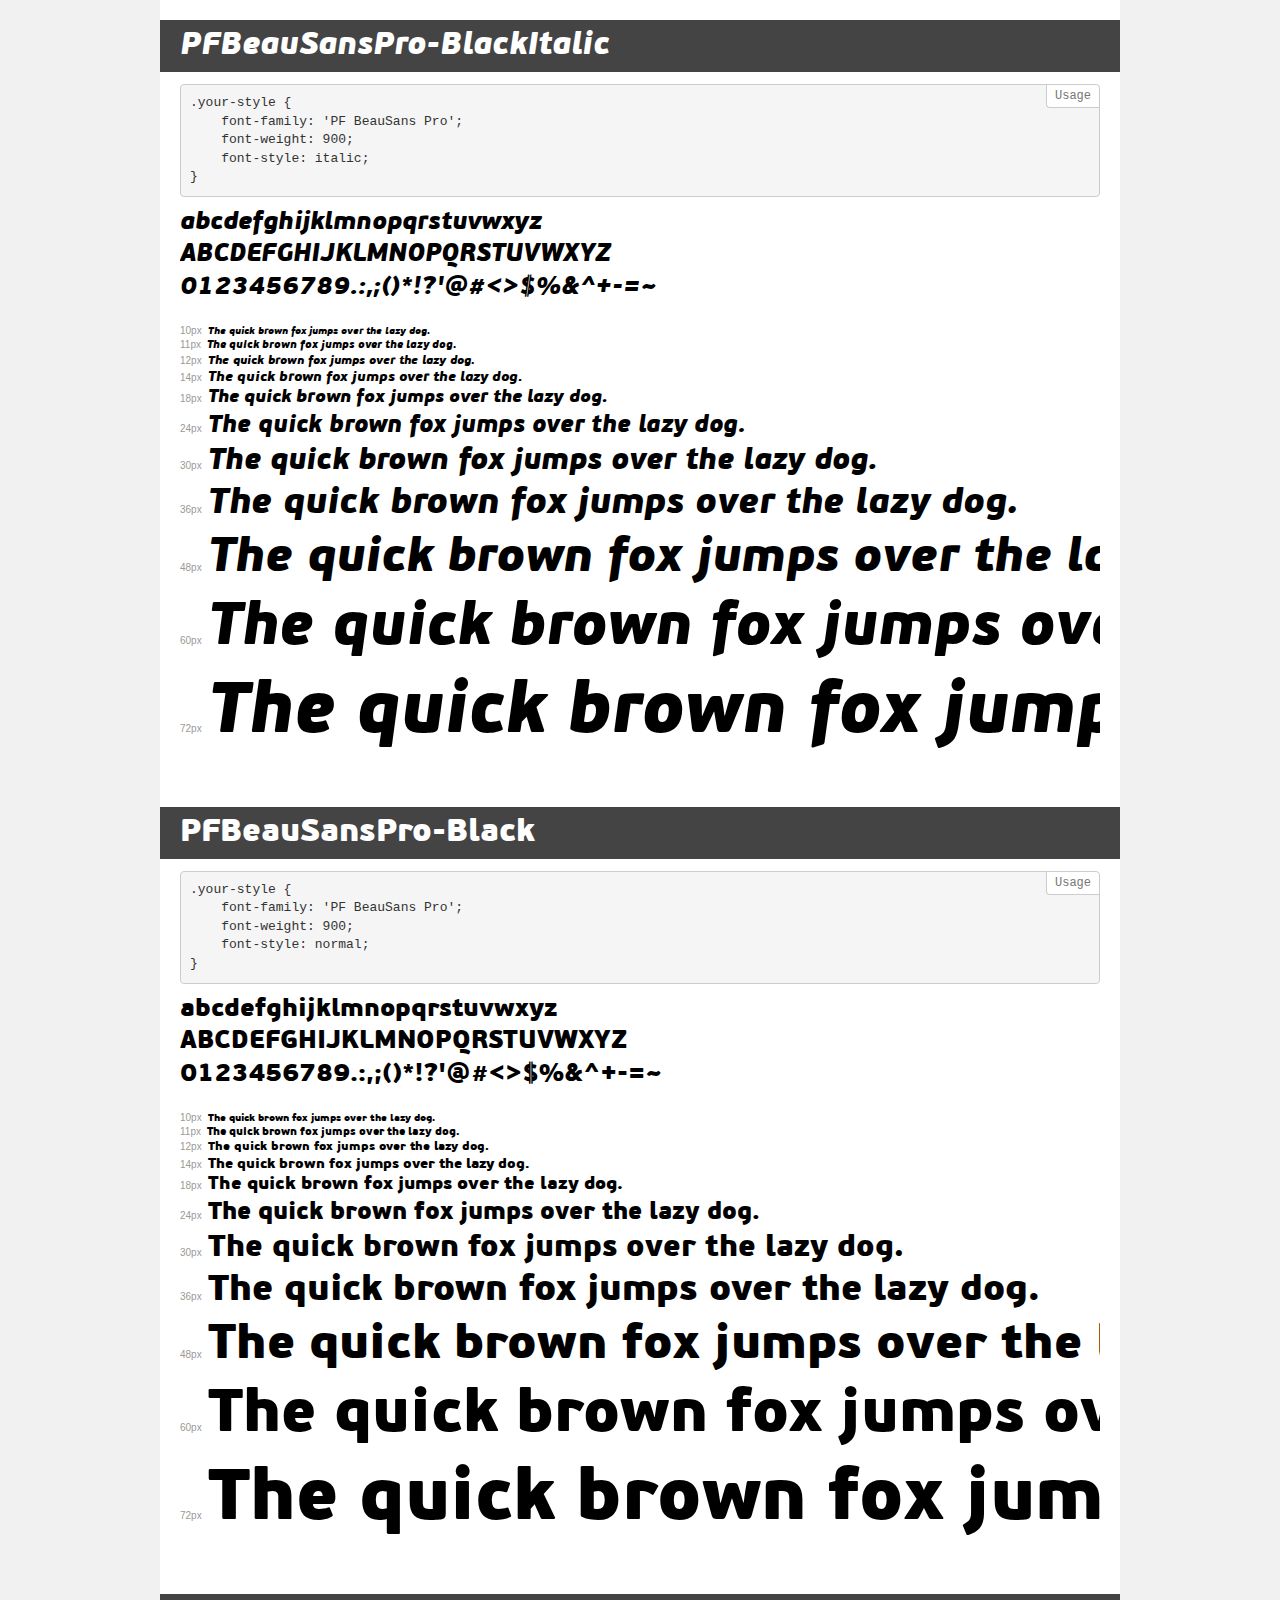
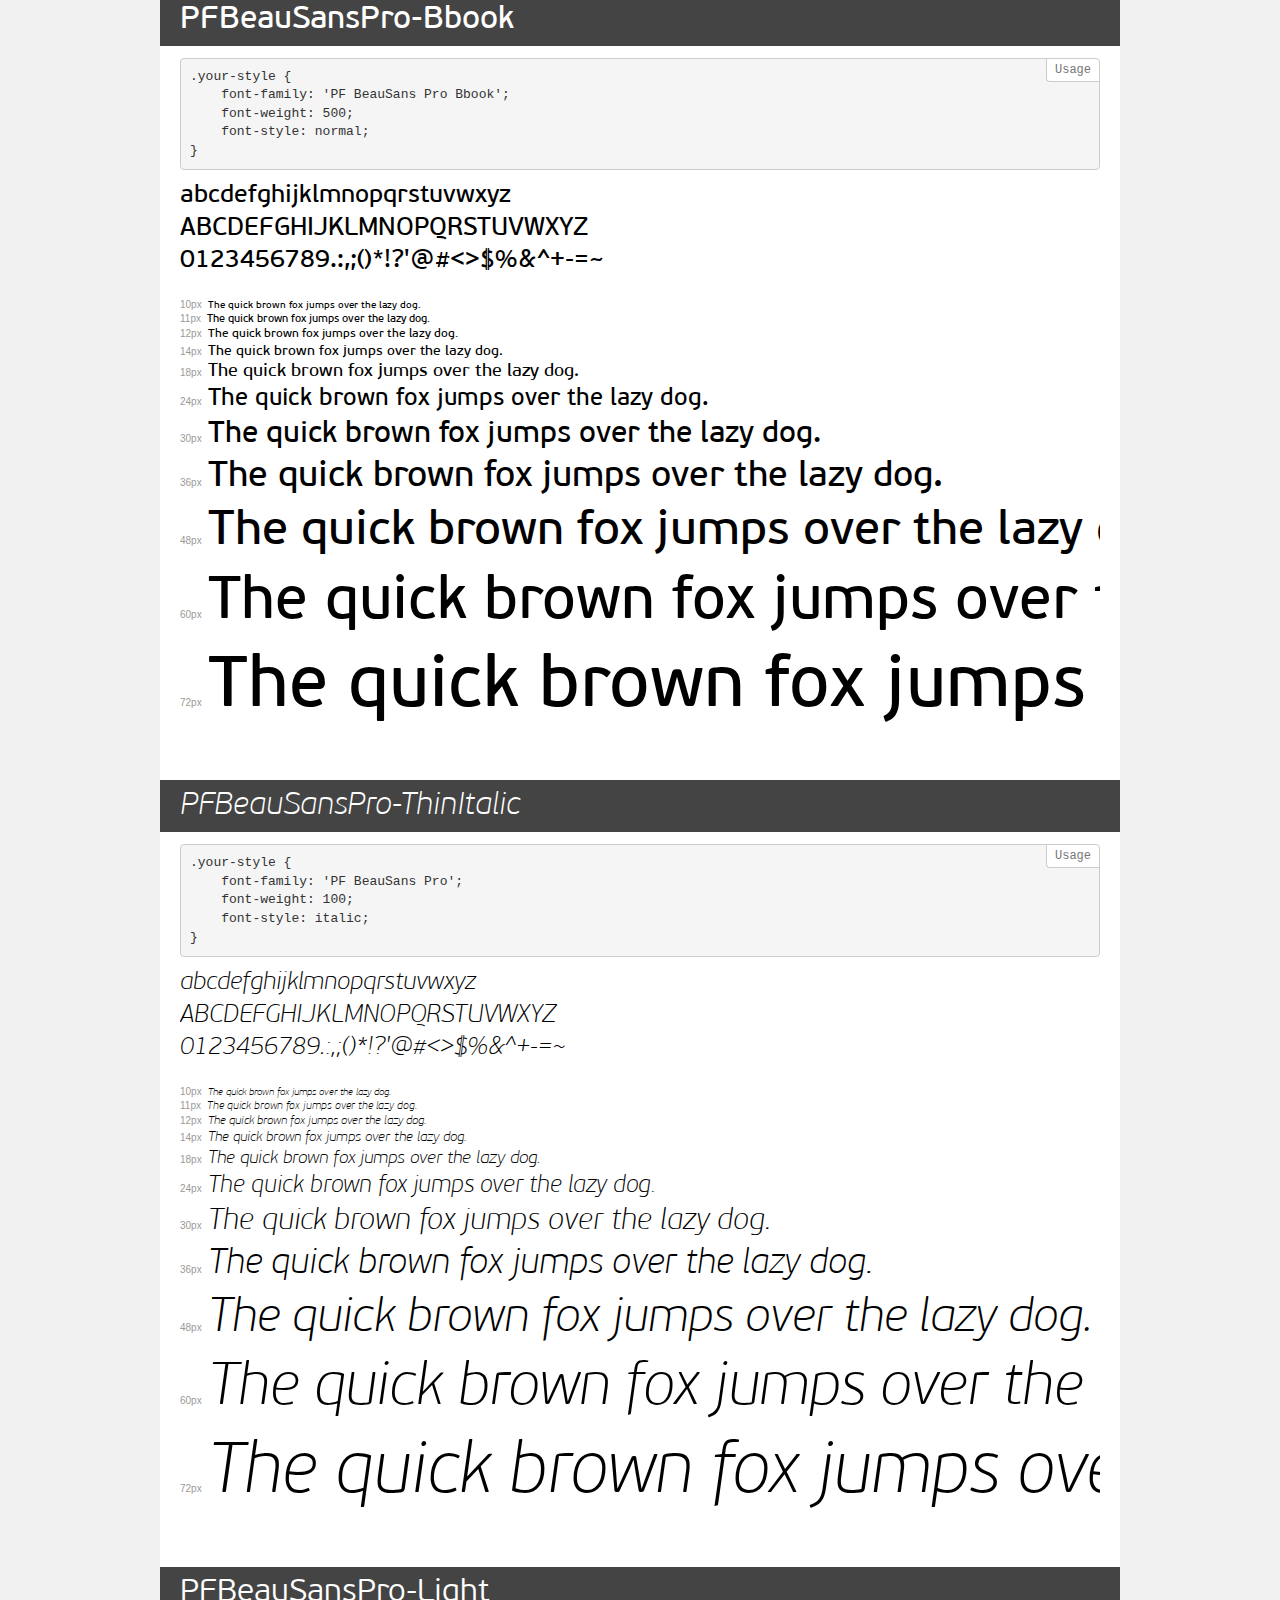
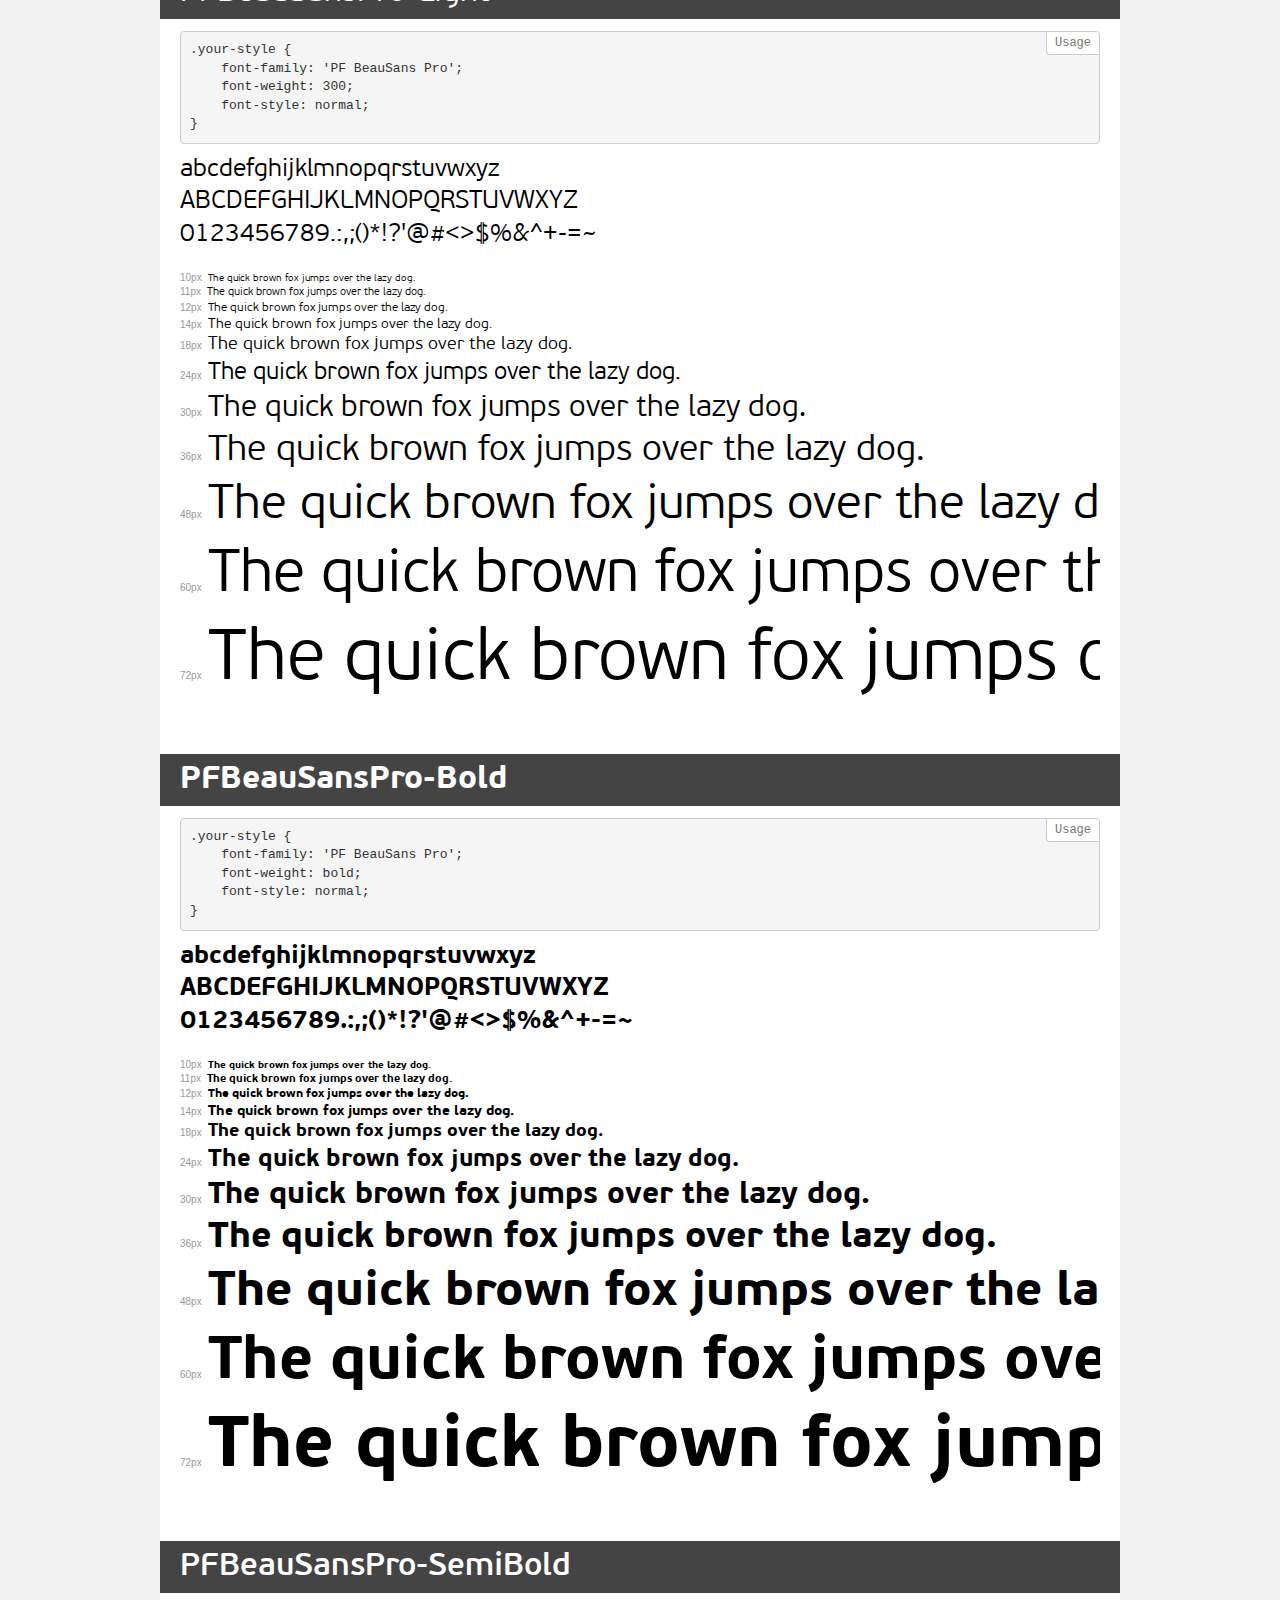
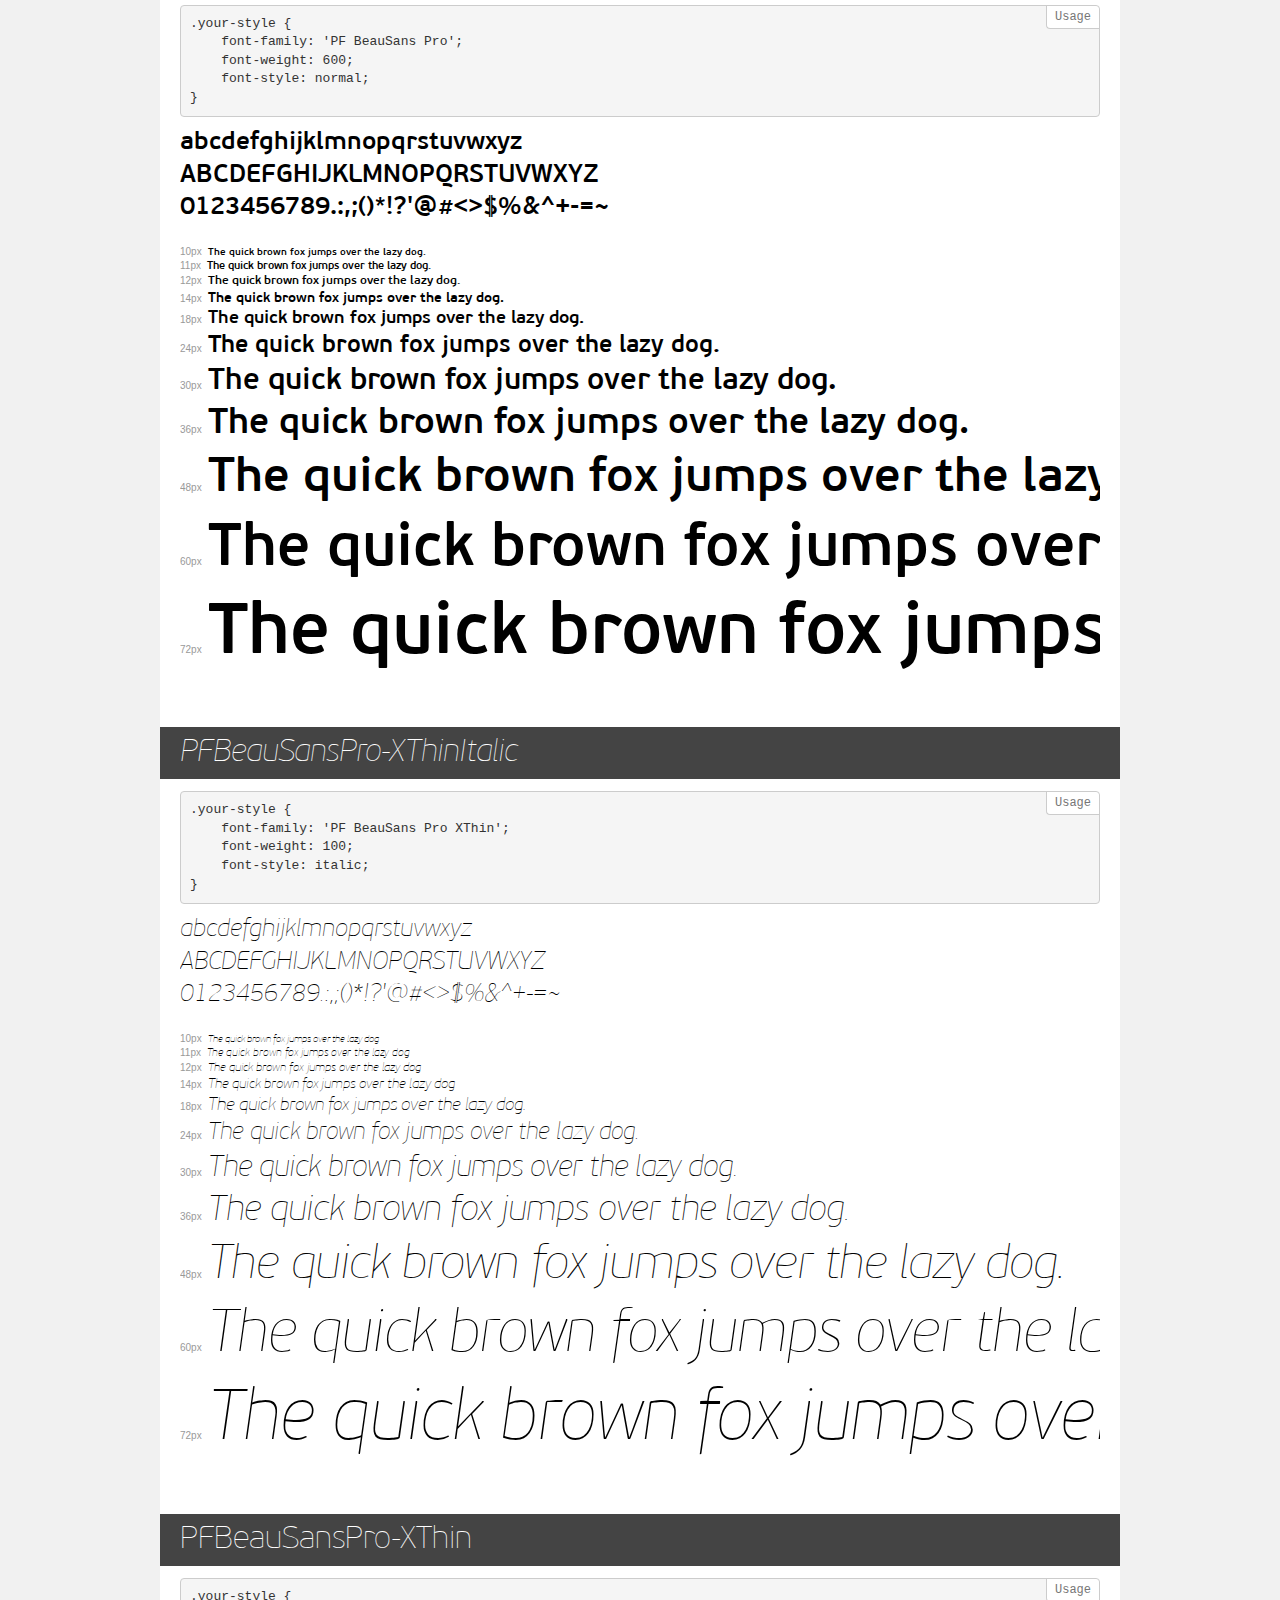
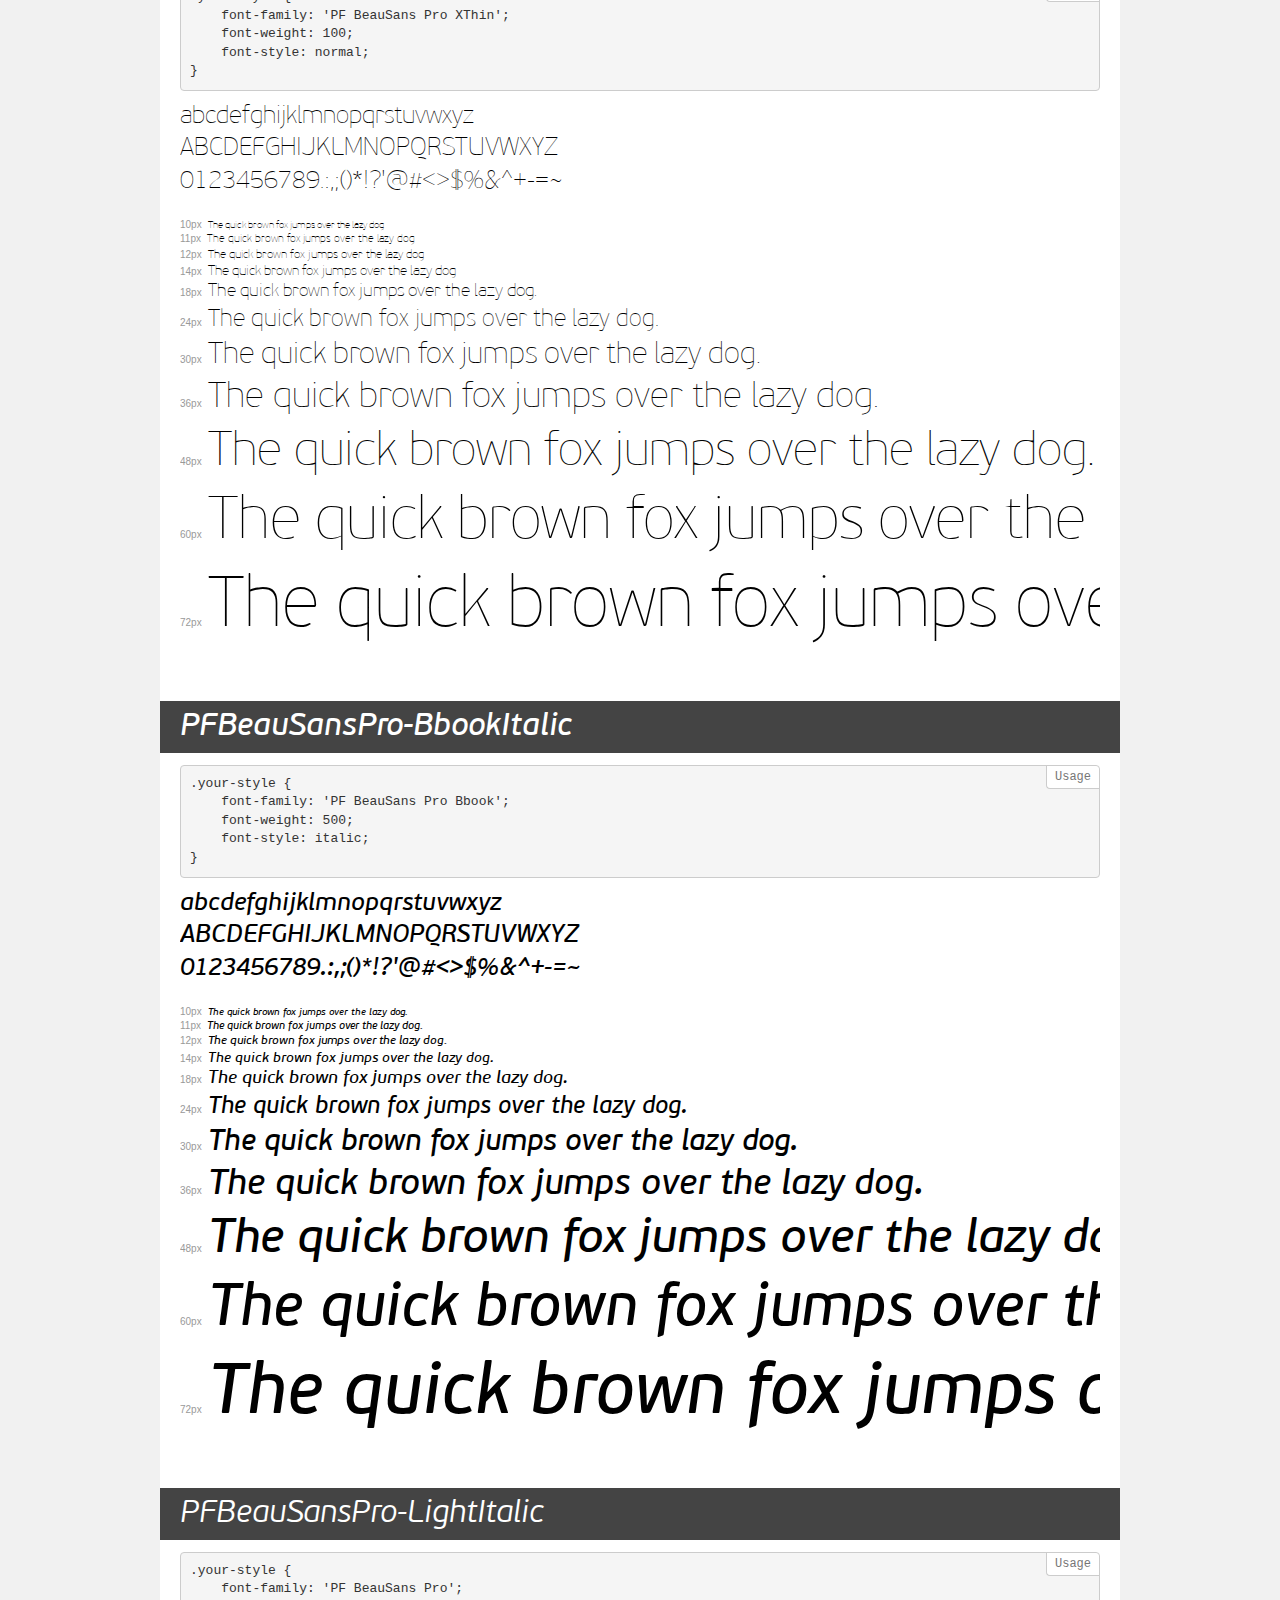
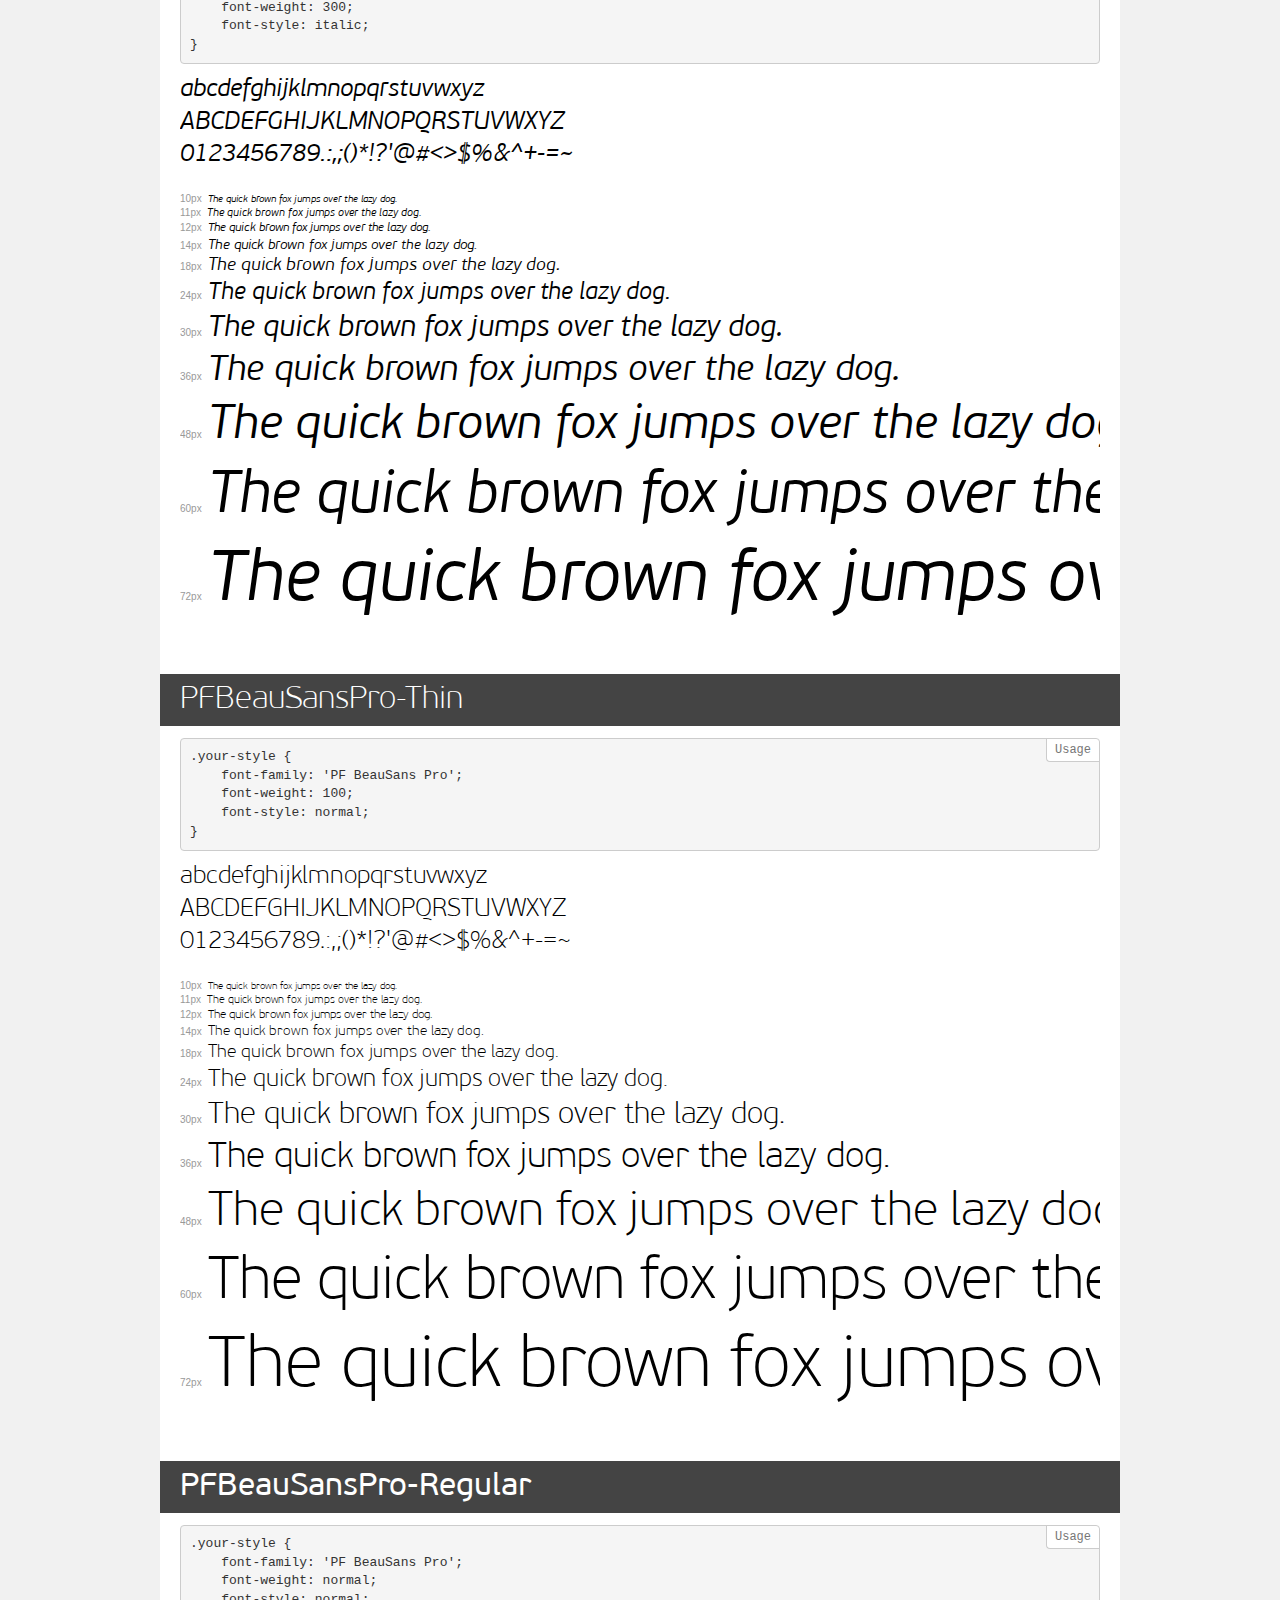
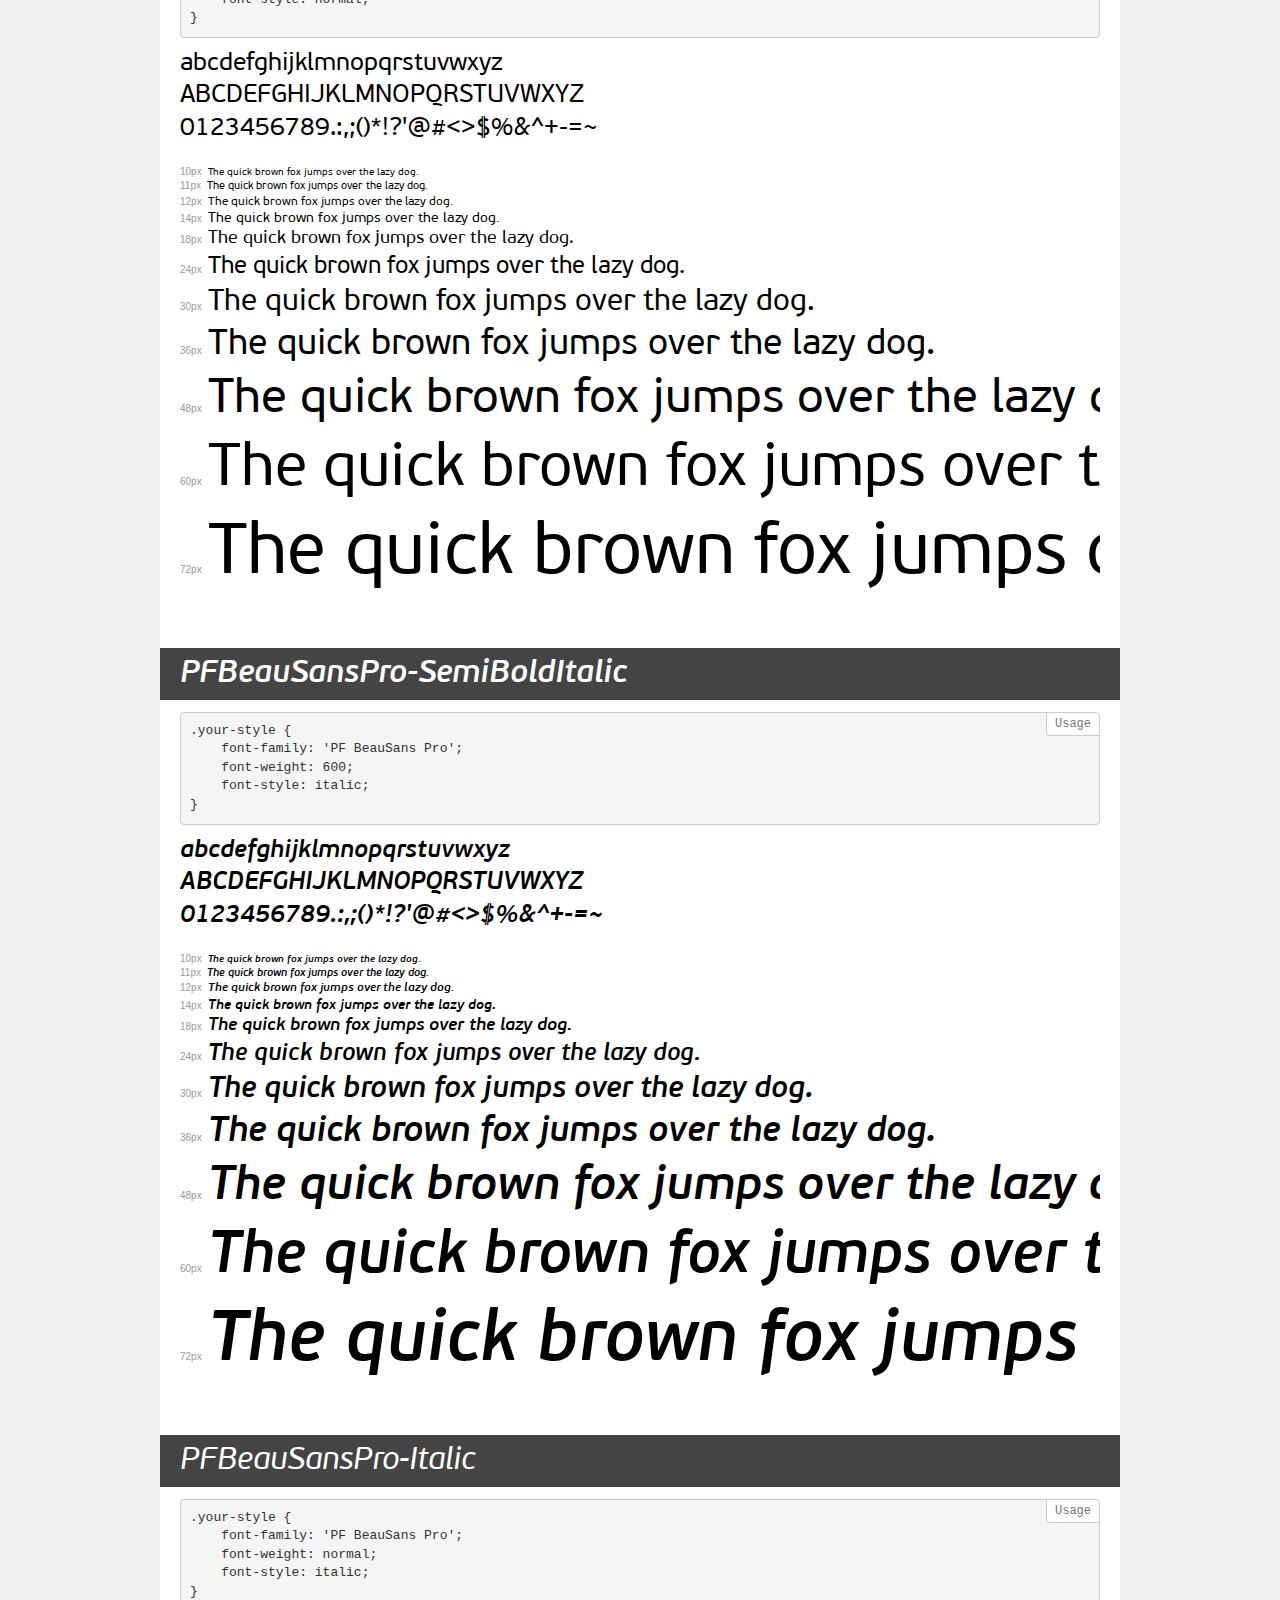
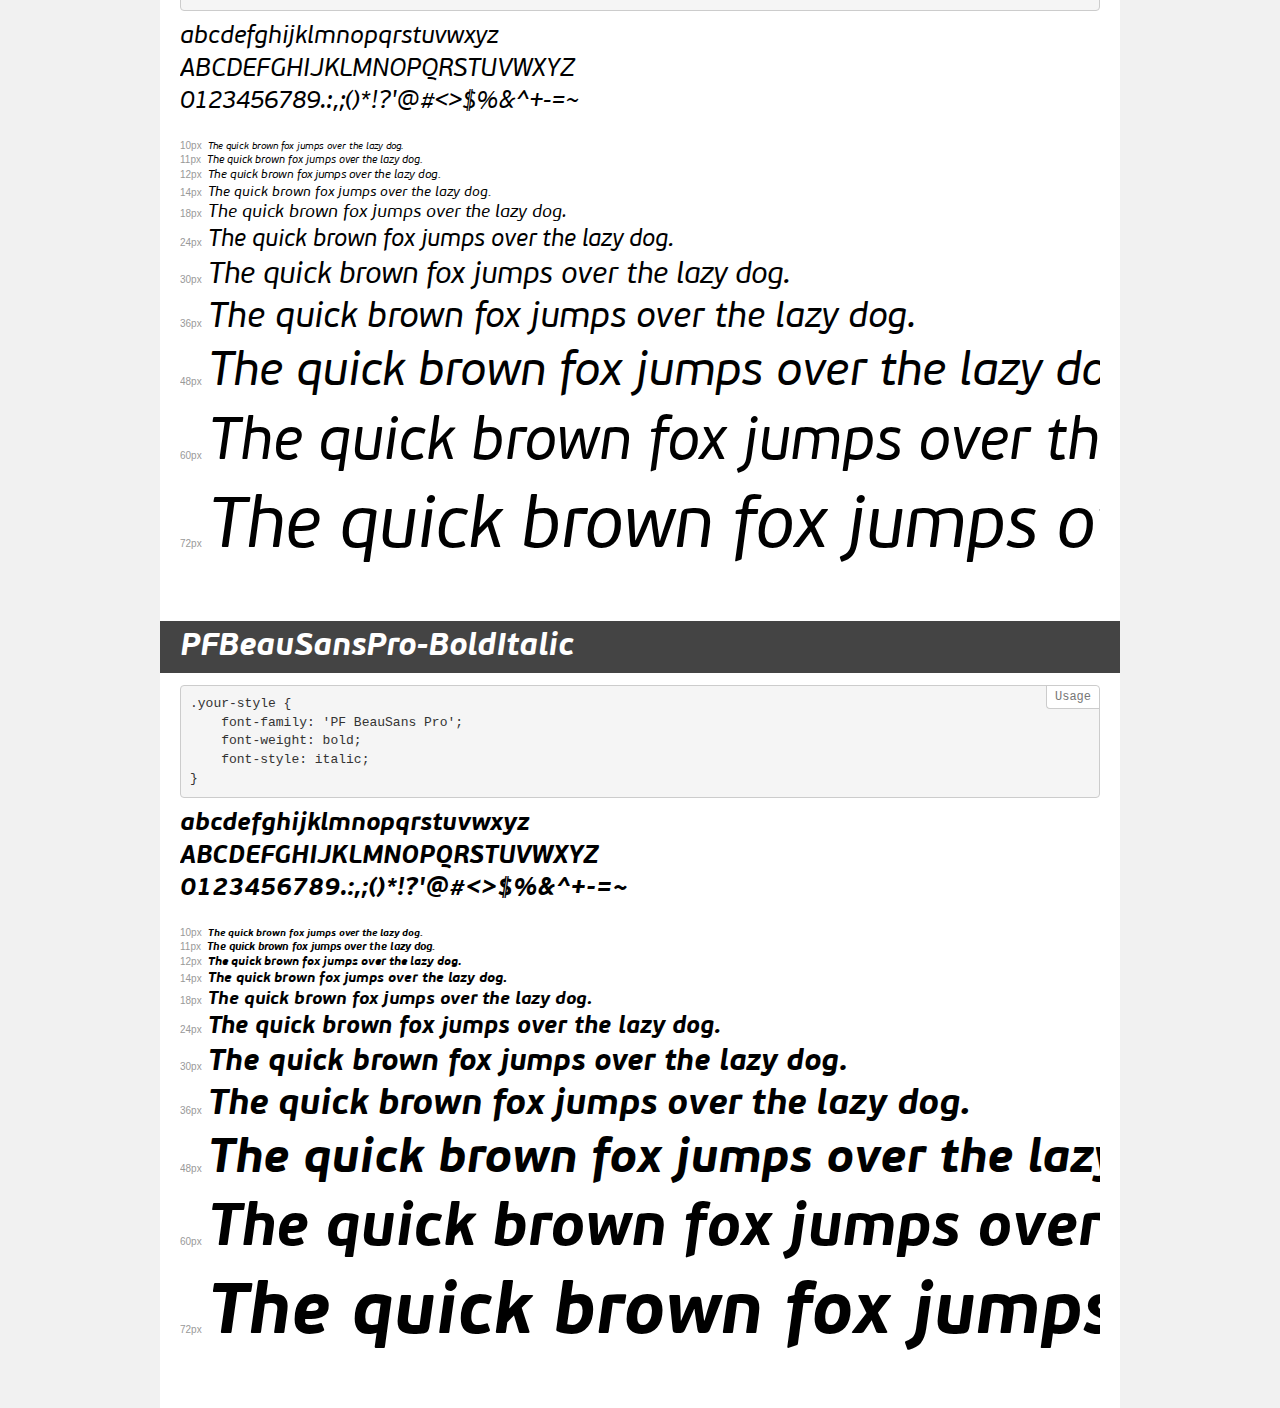
==== css/fonts/demo.html @ 515c2f23 "First" ====
<!DOCTYPE html>
<html>
<head>
	<meta charset="utf-8">
	<title>Transfonter demo</title>
	<link href="stylesheet.css" rel="stylesheet">
	<style>
		/*
		http://meyerweb.com/eric/tools/css/reset/
		v2.0 | 20110126
		License: none (public domain)
		*/
		html, body, div, span, applet, object, iframe,
		h1, h2, h3, h4, h5, h6, p, blockquote, pre,
		a, abbr, acronym, address, big, cite, code,
		del, dfn, em, img, ins, kbd, q, s, samp,
		small, strike, strong, sub, sup, tt, var,
		b, u, i, center,
		dl, dt, dd, ol, ul, li,
		fieldset, form, label, legend,
		table, caption, tbody, tfoot, thead, tr, th, td,
		article, aside, canvas, details, embed,
		figure, figcaption, footer, header, hgroup,
		menu, nav, output, ruby, section, summary,
		time, mark, audio, video {
			margin: 0;
			padding: 0;
			border: 0;
			font-size: 100%;
			font: inherit;
			vertical-align: baseline;
		}
		/* HTML5 display-role reset for older browsers */
		article, aside, details, figcaption, figure,
		footer, header, hgroup, menu, nav, section {
			display: block;
		}
		body {
			line-height: 1;
		}
		ol, ul {
			list-style: none;
		}
		blockquote, q {
			quotes: none;
		}
		blockquote:before, blockquote:after,
		q:before, q:after {
			content: '';
			content: none;
		}
		table {
			border-collapse: collapse;
			border-spacing: 0;
		}
		/* common styles */
		body {
			background: #f1f1f1;
			color: #000;
		}
		.page {
			background: #fff;
			width: 920px;
			margin: 0 auto;
			padding: 20px 20px 0 20px;
			overflow: hidden;
		}
		.font-container {
			overflow-x: auto;
			overflow-y: hidden;
			margin-bottom: 40px;
			line-height: 1.3;
			white-space: nowrap;
			padding-bottom: 5px;
		}
		h1 {
			position: relative;
			background: #444;
			font-size: 32px;
			color: #fff;
			padding: 10px 20px;
			margin: 0 -20px 12px -20px;
		}
		.letters {
			font-size: 25px;
			margin-bottom: 20px;
		}
		.s10:before {
			content: '10px';
		}
		.s11:before {
			content: '11px';
		}
		.s12:before {
			content: '12px';
		}
		.s14:before {
			content: '14px';
		}
		.s18:before {
			content: '18px';
		}
		.s24:before {
			content: '24px';
		}
		.s30:before {
			content: '30px';
		}
		.s36:before {
			content: '36px';
		}
		.s48:before {
			content: '48px';
		}
		.s60:before {
			content: '60px';
		}
		.s72:before {
			content: '72px';
		}
		.s10:before, .s11:before, .s12:before, .s14:before,
		.s18:before, .s24:before, .s30:before, .s36:before,
		.s48:before, .s60:before, .s72:before {
			font-family: Arial, sans-serif;
			font-size: 10px;
			font-weight: normal;
			font-style: normal;
			color: #999;
			padding-right: 6px;
		}
		pre {
			display: block;
			position: relative;
			padding: 9px;
			margin: 0 0 10px;
			font-family: Monaco, Menlo, Consolas, "Courier New", monospace;
			font-size: 13px;
			line-height: 1.428571429;
			color: #333;
			font-weight: normal !important;
			font-style: normal !important;
			background-color: #f5f5f5;
			border: 1px solid #ccc;
			overflow-x: auto;
			border-radius: 4px;
		}
		pre:after {
			display: block;
			position: absolute;
			right: 0;
			top: 0;
			content: 'Usage';
			line-height: 1;
			padding: 5px 8px;
			font-size: 12px;
			color: #767676;
			background-color: #fff;
			border: 1px solid #ccc;
			border-right: none;
			border-top: none;
			border-radius: 0 4px 0 4px;
			z-index: 10;
		}
		/* responsive */
		@media (max-width: 959px) {
			.page {
				width: auto;
				margin: 0;
			}
		}
		/* fonts demo styles */
		.demo-0 {
			font-family: 'PF BeauSans Pro';
			font-weight: 900;
			font-style: italic;
		}
		.demo-1 {
			font-family: 'PF BeauSans Pro';
			font-weight: 900;
			font-style: normal;
		}
		.demo-2 {
			font-family: 'PF BeauSans Pro Bbook';
			font-weight: 500;
			font-style: normal;
		}
		.demo-3 {
			font-family: 'PF BeauSans Pro';
			font-weight: 100;
			font-style: italic;
		}
		.demo-4 {
			font-family: 'PF BeauSans Pro';
			font-weight: 300;
			font-style: normal;
		}
		.demo-5 {
			font-family: 'PF BeauSans Pro';
			font-weight: bold;
			font-style: normal;
		}
		.demo-6 {
			font-family: 'PF BeauSans Pro';
			font-weight: 600;
			font-style: normal;
		}
		.demo-7 {
			font-family: 'PF BeauSans Pro XThin';
			font-weight: 100;
			font-style: italic;
		}
		.demo-8 {
			font-family: 'PF BeauSans Pro XThin';
			font-weight: 100;
			font-style: normal;
		}
		.demo-9 {
			font-family: 'PF BeauSans Pro Bbook';
			font-weight: 500;
			font-style: italic;
		}
		.demo-10 {
			font-family: 'PF BeauSans Pro';
			font-weight: 300;
			font-style: italic;
		}
		.demo-11 {
			font-family: 'PF BeauSans Pro';
			font-weight: 100;
			font-style: normal;
		}
		.demo-12 {
			font-family: 'PF BeauSans Pro';
			font-weight: normal;
			font-style: normal;
		}
		.demo-13 {
			font-family: 'PF BeauSans Pro';
			font-weight: 600;
			font-style: italic;
		}
		.demo-14 {
			font-family: 'PF BeauSans Pro';
			font-weight: normal;
			font-style: italic;
		}
		.demo-15 {
			font-family: 'PF BeauSans Pro';
			font-weight: bold;
			font-style: italic;
		}
	</style>
</head>
<body>
<div class="page">
	<div class="demo-0">
		<h1>PFBeauSansPro-BlackItalic</h1>
		<pre>.your-style {
    font-family: 'PF BeauSans Pro';
    font-weight: 900;
    font-style: italic;
}</pre>
		<div class="font-container">
			<p class="letters">
				abcdefghijklmnopqrstuvwxyz <br />
				ABCDEFGHIJKLMNOPQRSTUVWXYZ <br />				0123456789.:,;()*!?'@#<>$%&^+-=~
			</p>
			<p class="s10" style="font-size: 10px;">The quick brown fox jumps over the lazy dog.</p>
			<p class="s11" style="font-size: 11px;">The quick brown fox jumps over the lazy dog.</p>
			<p class="s12" style="font-size: 12px;">The quick brown fox jumps over the lazy dog.</p>
			<p class="s14" style="font-size: 14px;">The quick brown fox jumps over the lazy dog.</p>
			<p class="s18" style="font-size: 18px;">The quick brown fox jumps over the lazy dog.</p>
			<p class="s24" style="font-size: 24px;">The quick brown fox jumps over the lazy dog.</p>
			<p class="s30" style="font-size: 30px;">The quick brown fox jumps over the lazy dog.</p>
			<p class="s36" style="font-size: 36px;">The quick brown fox jumps over the lazy dog.</p>
			<p class="s48" style="font-size: 48px;">The quick brown fox jumps over the lazy dog.</p>
			<p class="s60" style="font-size: 60px;">The quick brown fox jumps over the lazy dog.</p>
			<p class="s72" style="font-size: 72px;">The quick brown fox jumps over the lazy dog.</p>
		</div>
	</div>
	<div class="demo-1">
		<h1>PFBeauSansPro-Black</h1>
		<pre>.your-style {
    font-family: 'PF BeauSans Pro';
    font-weight: 900;
    font-style: normal;
}</pre>
		<div class="font-container">
			<p class="letters">
				abcdefghijklmnopqrstuvwxyz <br />
				ABCDEFGHIJKLMNOPQRSTUVWXYZ <br />				0123456789.:,;()*!?'@#<>$%&^+-=~
			</p>
			<p class="s10" style="font-size: 10px;">The quick brown fox jumps over the lazy dog.</p>
			<p class="s11" style="font-size: 11px;">The quick brown fox jumps over the lazy dog.</p>
			<p class="s12" style="font-size: 12px;">The quick brown fox jumps over the lazy dog.</p>
			<p class="s14" style="font-size: 14px;">The quick brown fox jumps over the lazy dog.</p>
			<p class="s18" style="font-size: 18px;">The quick brown fox jumps over the lazy dog.</p>
			<p class="s24" style="font-size: 24px;">The quick brown fox jumps over the lazy dog.</p>
			<p class="s30" style="font-size: 30px;">The quick brown fox jumps over the lazy dog.</p>
			<p class="s36" style="font-size: 36px;">The quick brown fox jumps over the lazy dog.</p>
			<p class="s48" style="font-size: 48px;">The quick brown fox jumps over the lazy dog.</p>
			<p class="s60" style="font-size: 60px;">The quick brown fox jumps over the lazy dog.</p>
			<p class="s72" style="font-size: 72px;">The quick brown fox jumps over the lazy dog.</p>
		</div>
	</div>
	<div class="demo-2">
		<h1>PFBeauSansPro-Bbook</h1>
		<pre>.your-style {
    font-family: 'PF BeauSans Pro Bbook';
    font-weight: 500;
    font-style: normal;
}</pre>
		<div class="font-container">
			<p class="letters">
				abcdefghijklmnopqrstuvwxyz <br />
				ABCDEFGHIJKLMNOPQRSTUVWXYZ <br />				0123456789.:,;()*!?'@#<>$%&^+-=~
			</p>
			<p class="s10" style="font-size: 10px;">The quick brown fox jumps over the lazy dog.</p>
			<p class="s11" style="font-size: 11px;">The quick brown fox jumps over the lazy dog.</p>
			<p class="s12" style="font-size: 12px;">The quick brown fox jumps over the lazy dog.</p>
			<p class="s14" style="font-size: 14px;">The quick brown fox jumps over the lazy dog.</p>
			<p class="s18" style="font-size: 18px;">The quick brown fox jumps over the lazy dog.</p>
			<p class="s24" style="font-size: 24px;">The quick brown fox jumps over the lazy dog.</p>
			<p class="s30" style="font-size: 30px;">The quick brown fox jumps over the lazy dog.</p>
			<p class="s36" style="font-size: 36px;">The quick brown fox jumps over the lazy dog.</p>
			<p class="s48" style="font-size: 48px;">The quick brown fox jumps over the lazy dog.</p>
			<p class="s60" style="font-size: 60px;">The quick brown fox jumps over the lazy dog.</p>
			<p class="s72" style="font-size: 72px;">The quick brown fox jumps over the lazy dog.</p>
		</div>
	</div>
	<div class="demo-3">
		<h1>PFBeauSansPro-ThinItalic</h1>
		<pre>.your-style {
    font-family: 'PF BeauSans Pro';
    font-weight: 100;
    font-style: italic;
}</pre>
		<div class="font-container">
			<p class="letters">
				abcdefghijklmnopqrstuvwxyz <br />
				ABCDEFGHIJKLMNOPQRSTUVWXYZ <br />				0123456789.:,;()*!?'@#<>$%&^+-=~
			</p>
			<p class="s10" style="font-size: 10px;">The quick brown fox jumps over the lazy dog.</p>
			<p class="s11" style="font-size: 11px;">The quick brown fox jumps over the lazy dog.</p>
			<p class="s12" style="font-size: 12px;">The quick brown fox jumps over the lazy dog.</p>
			<p class="s14" style="font-size: 14px;">The quick brown fox jumps over the lazy dog.</p>
			<p class="s18" style="font-size: 18px;">The quick brown fox jumps over the lazy dog.</p>
			<p class="s24" style="font-size: 24px;">The quick brown fox jumps over the lazy dog.</p>
			<p class="s30" style="font-size: 30px;">The quick brown fox jumps over the lazy dog.</p>
			<p class="s36" style="font-size: 36px;">The quick brown fox jumps over the lazy dog.</p>
			<p class="s48" style="font-size: 48px;">The quick brown fox jumps over the lazy dog.</p>
			<p class="s60" style="font-size: 60px;">The quick brown fox jumps over the lazy dog.</p>
			<p class="s72" style="font-size: 72px;">The quick brown fox jumps over the lazy dog.</p>
		</div>
	</div>
	<div class="demo-4">
		<h1>PFBeauSansPro-Light</h1>
		<pre>.your-style {
    font-family: 'PF BeauSans Pro';
    font-weight: 300;
    font-style: normal;
}</pre>
		<div class="font-container">
			<p class="letters">
				abcdefghijklmnopqrstuvwxyz <br />
				ABCDEFGHIJKLMNOPQRSTUVWXYZ <br />				0123456789.:,;()*!?'@#<>$%&^+-=~
			</p>
			<p class="s10" style="font-size: 10px;">The quick brown fox jumps over the lazy dog.</p>
			<p class="s11" style="font-size: 11px;">The quick brown fox jumps over the lazy dog.</p>
			<p class="s12" style="font-size: 12px;">The quick brown fox jumps over the lazy dog.</p>
			<p class="s14" style="font-size: 14px;">The quick brown fox jumps over the lazy dog.</p>
			<p class="s18" style="font-size: 18px;">The quick brown fox jumps over the lazy dog.</p>
			<p class="s24" style="font-size: 24px;">The quick brown fox jumps over the lazy dog.</p>
			<p class="s30" style="font-size: 30px;">The quick brown fox jumps over the lazy dog.</p>
			<p class="s36" style="font-size: 36px;">The quick brown fox jumps over the lazy dog.</p>
			<p class="s48" style="font-size: 48px;">The quick brown fox jumps over the lazy dog.</p>
			<p class="s60" style="font-size: 60px;">The quick brown fox jumps over the lazy dog.</p>
			<p class="s72" style="font-size: 72px;">The quick brown fox jumps over the lazy dog.</p>
		</div>
	</div>
	<div class="demo-5">
		<h1>PFBeauSansPro-Bold</h1>
		<pre>.your-style {
    font-family: 'PF BeauSans Pro';
    font-weight: bold;
    font-style: normal;
}</pre>
		<div class="font-container">
			<p class="letters">
				abcdefghijklmnopqrstuvwxyz <br />
				ABCDEFGHIJKLMNOPQRSTUVWXYZ <br />				0123456789.:,;()*!?'@#<>$%&^+-=~
			</p>
			<p class="s10" style="font-size: 10px;">The quick brown fox jumps over the lazy dog.</p>
			<p class="s11" style="font-size: 11px;">The quick brown fox jumps over the lazy dog.</p>
			<p class="s12" style="font-size: 12px;">The quick brown fox jumps over the lazy dog.</p>
			<p class="s14" style="font-size: 14px;">The quick brown fox jumps over the lazy dog.</p>
			<p class="s18" style="font-size: 18px;">The quick brown fox jumps over the lazy dog.</p>
			<p class="s24" style="font-size: 24px;">The quick brown fox jumps over the lazy dog.</p>
			<p class="s30" style="font-size: 30px;">The quick brown fox jumps over the lazy dog.</p>
			<p class="s36" style="font-size: 36px;">The quick brown fox jumps over the lazy dog.</p>
			<p class="s48" style="font-size: 48px;">The quick brown fox jumps over the lazy dog.</p>
			<p class="s60" style="font-size: 60px;">The quick brown fox jumps over the lazy dog.</p>
			<p class="s72" style="font-size: 72px;">The quick brown fox jumps over the lazy dog.</p>
		</div>
	</div>
	<div class="demo-6">
		<h1>PFBeauSansPro-SemiBold</h1>
		<pre>.your-style {
    font-family: 'PF BeauSans Pro';
    font-weight: 600;
    font-style: normal;
}</pre>
		<div class="font-container">
			<p class="letters">
				abcdefghijklmnopqrstuvwxyz <br />
				ABCDEFGHIJKLMNOPQRSTUVWXYZ <br />				0123456789.:,;()*!?'@#<>$%&^+-=~
			</p>
			<p class="s10" style="font-size: 10px;">The quick brown fox jumps over the lazy dog.</p>
			<p class="s11" style="font-size: 11px;">The quick brown fox jumps over the lazy dog.</p>
			<p class="s12" style="font-size: 12px;">The quick brown fox jumps over the lazy dog.</p>
			<p class="s14" style="font-size: 14px;">The quick brown fox jumps over the lazy dog.</p>
			<p class="s18" style="font-size: 18px;">The quick brown fox jumps over the lazy dog.</p>
			<p class="s24" style="font-size: 24px;">The quick brown fox jumps over the lazy dog.</p>
			<p class="s30" style="font-size: 30px;">The quick brown fox jumps over the lazy dog.</p>
			<p class="s36" style="font-size: 36px;">The quick brown fox jumps over the lazy dog.</p>
			<p class="s48" style="font-size: 48px;">The quick brown fox jumps over the lazy dog.</p>
			<p class="s60" style="font-size: 60px;">The quick brown fox jumps over the lazy dog.</p>
			<p class="s72" style="font-size: 72px;">The quick brown fox jumps over the lazy dog.</p>
		</div>
	</div>
	<div class="demo-7">
		<h1>PFBeauSansPro-XThinItalic</h1>
		<pre>.your-style {
    font-family: 'PF BeauSans Pro XThin';
    font-weight: 100;
    font-style: italic;
}</pre>
		<div class="font-container">
			<p class="letters">
				abcdefghijklmnopqrstuvwxyz <br />
				ABCDEFGHIJKLMNOPQRSTUVWXYZ <br />				0123456789.:,;()*!?'@#<>$%&^+-=~
			</p>
			<p class="s10" style="font-size: 10px;">The quick brown fox jumps over the lazy dog.</p>
			<p class="s11" style="font-size: 11px;">The quick brown fox jumps over the lazy dog.</p>
			<p class="s12" style="font-size: 12px;">The quick brown fox jumps over the lazy dog.</p>
			<p class="s14" style="font-size: 14px;">The quick brown fox jumps over the lazy dog.</p>
			<p class="s18" style="font-size: 18px;">The quick brown fox jumps over the lazy dog.</p>
			<p class="s24" style="font-size: 24px;">The quick brown fox jumps over the lazy dog.</p>
			<p class="s30" style="font-size: 30px;">The quick brown fox jumps over the lazy dog.</p>
			<p class="s36" style="font-size: 36px;">The quick brown fox jumps over the lazy dog.</p>
			<p class="s48" style="font-size: 48px;">The quick brown fox jumps over the lazy dog.</p>
			<p class="s60" style="font-size: 60px;">The quick brown fox jumps over the lazy dog.</p>
			<p class="s72" style="font-size: 72px;">The quick brown fox jumps over the lazy dog.</p>
		</div>
	</div>
	<div class="demo-8">
		<h1>PFBeauSansPro-XThin</h1>
		<pre>.your-style {
    font-family: 'PF BeauSans Pro XThin';
    font-weight: 100;
    font-style: normal;
}</pre>
		<div class="font-container">
			<p class="letters">
				abcdefghijklmnopqrstuvwxyz <br />
				ABCDEFGHIJKLMNOPQRSTUVWXYZ <br />				0123456789.:,;()*!?'@#<>$%&^+-=~
			</p>
			<p class="s10" style="font-size: 10px;">The quick brown fox jumps over the lazy dog.</p>
			<p class="s11" style="font-size: 11px;">The quick brown fox jumps over the lazy dog.</p>
			<p class="s12" style="font-size: 12px;">The quick brown fox jumps over the lazy dog.</p>
			<p class="s14" style="font-size: 14px;">The quick brown fox jumps over the lazy dog.</p>
			<p class="s18" style="font-size: 18px;">The quick brown fox jumps over the lazy dog.</p>
			<p class="s24" style="font-size: 24px;">The quick brown fox jumps over the lazy dog.</p>
			<p class="s30" style="font-size: 30px;">The quick brown fox jumps over the lazy dog.</p>
			<p class="s36" style="font-size: 36px;">The quick brown fox jumps over the lazy dog.</p>
			<p class="s48" style="font-size: 48px;">The quick brown fox jumps over the lazy dog.</p>
			<p class="s60" style="font-size: 60px;">The quick brown fox jumps over the lazy dog.</p>
			<p class="s72" style="font-size: 72px;">The quick brown fox jumps over the lazy dog.</p>
		</div>
	</div>
	<div class="demo-9">
		<h1>PFBeauSansPro-BbookItalic</h1>
		<pre>.your-style {
    font-family: 'PF BeauSans Pro Bbook';
    font-weight: 500;
    font-style: italic;
}</pre>
		<div class="font-container">
			<p class="letters">
				abcdefghijklmnopqrstuvwxyz <br />
				ABCDEFGHIJKLMNOPQRSTUVWXYZ <br />				0123456789.:,;()*!?'@#<>$%&^+-=~
			</p>
			<p class="s10" style="font-size: 10px;">The quick brown fox jumps over the lazy dog.</p>
			<p class="s11" style="font-size: 11px;">The quick brown fox jumps over the lazy dog.</p>
			<p class="s12" style="font-size: 12px;">The quick brown fox jumps over the lazy dog.</p>
			<p class="s14" style="font-size: 14px;">The quick brown fox jumps over the lazy dog.</p>
			<p class="s18" style="font-size: 18px;">The quick brown fox jumps over the lazy dog.</p>
			<p class="s24" style="font-size: 24px;">The quick brown fox jumps over the lazy dog.</p>
			<p class="s30" style="font-size: 30px;">The quick brown fox jumps over the lazy dog.</p>
			<p class="s36" style="font-size: 36px;">The quick brown fox jumps over the lazy dog.</p>
			<p class="s48" style="font-size: 48px;">The quick brown fox jumps over the lazy dog.</p>
			<p class="s60" style="font-size: 60px;">The quick brown fox jumps over the lazy dog.</p>
			<p class="s72" style="font-size: 72px;">The quick brown fox jumps over the lazy dog.</p>
		</div>
	</div>
	<div class="demo-10">
		<h1>PFBeauSansPro-LightItalic</h1>
		<pre>.your-style {
    font-family: 'PF BeauSans Pro';
    font-weight: 300;
    font-style: italic;
}</pre>
		<div class="font-container">
			<p class="letters">
				abcdefghijklmnopqrstuvwxyz <br />
				ABCDEFGHIJKLMNOPQRSTUVWXYZ <br />				0123456789.:,;()*!?'@#<>$%&^+-=~
			</p>
			<p class="s10" style="font-size: 10px;">The quick brown fox jumps over the lazy dog.</p>
			<p class="s11" style="font-size: 11px;">The quick brown fox jumps over the lazy dog.</p>
			<p class="s12" style="font-size: 12px;">The quick brown fox jumps over the lazy dog.</p>
			<p class="s14" style="font-size: 14px;">The quick brown fox jumps over the lazy dog.</p>
			<p class="s18" style="font-size: 18px;">The quick brown fox jumps over the lazy dog.</p>
			<p class="s24" style="font-size: 24px;">The quick brown fox jumps over the lazy dog.</p>
			<p class="s30" style="font-size: 30px;">The quick brown fox jumps over the lazy dog.</p>
			<p class="s36" style="font-size: 36px;">The quick brown fox jumps over the lazy dog.</p>
			<p class="s48" style="font-size: 48px;">The quick brown fox jumps over the lazy dog.</p>
			<p class="s60" style="font-size: 60px;">The quick brown fox jumps over the lazy dog.</p>
			<p class="s72" style="font-size: 72px;">The quick brown fox jumps over the lazy dog.</p>
		</div>
	</div>
	<div class="demo-11">
		<h1>PFBeauSansPro-Thin</h1>
		<pre>.your-style {
    font-family: 'PF BeauSans Pro';
    font-weight: 100;
    font-style: normal;
}</pre>
		<div class="font-container">
			<p class="letters">
				abcdefghijklmnopqrstuvwxyz <br />
				ABCDEFGHIJKLMNOPQRSTUVWXYZ <br />				0123456789.:,;()*!?'@#<>$%&^+-=~
			</p>
			<p class="s10" style="font-size: 10px;">The quick brown fox jumps over the lazy dog.</p>
			<p class="s11" style="font-size: 11px;">The quick brown fox jumps over the lazy dog.</p>
			<p class="s12" style="font-size: 12px;">The quick brown fox jumps over the lazy dog.</p>
			<p class="s14" style="font-size: 14px;">The quick brown fox jumps over the lazy dog.</p>
			<p class="s18" style="font-size: 18px;">The quick brown fox jumps over the lazy dog.</p>
			<p class="s24" style="font-size: 24px;">The quick brown fox jumps over the lazy dog.</p>
			<p class="s30" style="font-size: 30px;">The quick brown fox jumps over the lazy dog.</p>
			<p class="s36" style="font-size: 36px;">The quick brown fox jumps over the lazy dog.</p>
			<p class="s48" style="font-size: 48px;">The quick brown fox jumps over the lazy dog.</p>
			<p class="s60" style="font-size: 60px;">The quick brown fox jumps over the lazy dog.</p>
			<p class="s72" style="font-size: 72px;">The quick brown fox jumps over the lazy dog.</p>
		</div>
	</div>
	<div class="demo-12">
		<h1>PFBeauSansPro-Regular</h1>
		<pre>.your-style {
    font-family: 'PF BeauSans Pro';
    font-weight: normal;
    font-style: normal;
}</pre>
		<div class="font-container">
			<p class="letters">
				abcdefghijklmnopqrstuvwxyz <br />
				ABCDEFGHIJKLMNOPQRSTUVWXYZ <br />				0123456789.:,;()*!?'@#<>$%&^+-=~
			</p>
			<p class="s10" style="font-size: 10px;">The quick brown fox jumps over the lazy dog.</p>
			<p class="s11" style="font-size: 11px;">The quick brown fox jumps over the lazy dog.</p>
			<p class="s12" style="font-size: 12px;">The quick brown fox jumps over the lazy dog.</p>
			<p class="s14" style="font-size: 14px;">The quick brown fox jumps over the lazy dog.</p>
			<p class="s18" style="font-size: 18px;">The quick brown fox jumps over the lazy dog.</p>
			<p class="s24" style="font-size: 24px;">The quick brown fox jumps over the lazy dog.</p>
			<p class="s30" style="font-size: 30px;">The quick brown fox jumps over the lazy dog.</p>
			<p class="s36" style="font-size: 36px;">The quick brown fox jumps over the lazy dog.</p>
			<p class="s48" style="font-size: 48px;">The quick brown fox jumps over the lazy dog.</p>
			<p class="s60" style="font-size: 60px;">The quick brown fox jumps over the lazy dog.</p>
			<p class="s72" style="font-size: 72px;">The quick brown fox jumps over the lazy dog.</p>
		</div>
	</div>
	<div class="demo-13">
		<h1>PFBeauSansPro-SemiBoldItalic</h1>
		<pre>.your-style {
    font-family: 'PF BeauSans Pro';
    font-weight: 600;
    font-style: italic;
}</pre>
		<div class="font-container">
			<p class="letters">
				abcdefghijklmnopqrstuvwxyz <br />
				ABCDEFGHIJKLMNOPQRSTUVWXYZ <br />				0123456789.:,;()*!?'@#<>$%&^+-=~
			</p>
			<p class="s10" style="font-size: 10px;">The quick brown fox jumps over the lazy dog.</p>
			<p class="s11" style="font-size: 11px;">The quick brown fox jumps over the lazy dog.</p>
			<p class="s12" style="font-size: 12px;">The quick brown fox jumps over the lazy dog.</p>
			<p class="s14" style="font-size: 14px;">The quick brown fox jumps over the lazy dog.</p>
			<p class="s18" style="font-size: 18px;">The quick brown fox jumps over the lazy dog.</p>
			<p class="s24" style="font-size: 24px;">The quick brown fox jumps over the lazy dog.</p>
			<p class="s30" style="font-size: 30px;">The quick brown fox jumps over the lazy dog.</p>
			<p class="s36" style="font-size: 36px;">The quick brown fox jumps over the lazy dog.</p>
			<p class="s48" style="font-size: 48px;">The quick brown fox jumps over the lazy dog.</p>
			<p class="s60" style="font-size: 60px;">The quick brown fox jumps over the lazy dog.</p>
			<p class="s72" style="font-size: 72px;">The quick brown fox jumps over the lazy dog.</p>
		</div>
	</div>
	<div class="demo-14">
		<h1>PFBeauSansPro-Italic</h1>
		<pre>.your-style {
    font-family: 'PF BeauSans Pro';
    font-weight: normal;
    font-style: italic;
}</pre>
		<div class="font-container">
			<p class="letters">
				abcdefghijklmnopqrstuvwxyz <br />
				ABCDEFGHIJKLMNOPQRSTUVWXYZ <br />				0123456789.:,;()*!?'@#<>$%&^+-=~
			</p>
			<p class="s10" style="font-size: 10px;">The quick brown fox jumps over the lazy dog.</p>
			<p class="s11" style="font-size: 11px;">The quick brown fox jumps over the lazy dog.</p>
			<p class="s12" style="font-size: 12px;">The quick brown fox jumps over the lazy dog.</p>
			<p class="s14" style="font-size: 14px;">The quick brown fox jumps over the lazy dog.</p>
			<p class="s18" style="font-size: 18px;">The quick brown fox jumps over the lazy dog.</p>
			<p class="s24" style="font-size: 24px;">The quick brown fox jumps over the lazy dog.</p>
			<p class="s30" style="font-size: 30px;">The quick brown fox jumps over the lazy dog.</p>
			<p class="s36" style="font-size: 36px;">The quick brown fox jumps over the lazy dog.</p>
			<p class="s48" style="font-size: 48px;">The quick brown fox jumps over the lazy dog.</p>
			<p class="s60" style="font-size: 60px;">The quick brown fox jumps over the lazy dog.</p>
			<p class="s72" style="font-size: 72px;">The quick brown fox jumps over the lazy dog.</p>
		</div>
	</div>
	<div class="demo-15">
		<h1>PFBeauSansPro-BoldItalic</h1>
		<pre>.your-style {
    font-family: 'PF BeauSans Pro';
    font-weight: bold;
    font-style: italic;
}</pre>
		<div class="font-container">
			<p class="letters">
				abcdefghijklmnopqrstuvwxyz <br />
				ABCDEFGHIJKLMNOPQRSTUVWXYZ <br />				0123456789.:,;()*!?'@#<>$%&^+-=~
			</p>
			<p class="s10" style="font-size: 10px;">The quick brown fox jumps over the lazy dog.</p>
			<p class="s11" style="font-size: 11px;">The quick brown fox jumps over the lazy dog.</p>
			<p class="s12" style="font-size: 12px;">The quick brown fox jumps over the lazy dog.</p>
			<p class="s14" style="font-size: 14px;">The quick brown fox jumps over the lazy dog.</p>
			<p class="s18" style="font-size: 18px;">The quick brown fox jumps over the lazy dog.</p>
			<p class="s24" style="font-size: 24px;">The quick brown fox jumps over the lazy dog.</p>
			<p class="s30" style="font-size: 30px;">The quick brown fox jumps over the lazy dog.</p>
			<p class="s36" style="font-size: 36px;">The quick brown fox jumps over the lazy dog.</p>
			<p class="s48" style="font-size: 48px;">The quick brown fox jumps over the lazy dog.</p>
			<p class="s60" style="font-size: 60px;">The quick brown fox jumps over the lazy dog.</p>
			<p class="s72" style="font-size: 72px;">The quick brown fox jumps over the lazy dog.</p>
		</div>
	</div>
</div>
</body>
</html>
---- css/fonts/stylesheet.css ----
/* This stylesheet generated by Transfonter (http://transfonter.org) on December 25, 2016 8:11 AM */

@font-face {
	font-family: 'PF BeauSans Pro';
	src: url('PFBeauSansPro-BlackItalic.eot');
	src: url('PFBeauSansPro-BlackItalic.eot?#iefix') format('embedded-opentype'),
		url('PFBeauSansPro-BlackItalic.woff') format('woff'),
		url('PFBeauSansPro-BlackItalic.ttf') format('truetype');
	font-weight: 900;
	font-style: italic;
}

@font-face {
	font-family: 'PF BeauSans Pro';
	src: url('PFBeauSansPro-Black.eot');
	src: url('PFBeauSansPro-Black.eot?#iefix') format('embedded-opentype'),
		url('PFBeauSansPro-Black.woff') format('woff'),
		url('PFBeauSansPro-Black.ttf') format('truetype');
	font-weight: 900;
	font-style: normal;
}

@font-face {
	font-family: 'PF BeauSans Pro Bbook';
	src: url('PFBeauSansPro-Bbook.eot');
	src: url('PFBeauSansPro-Bbook.eot?#iefix') format('embedded-opentype'),
		url('PFBeauSansPro-Bbook.woff') format('woff'),
		url('PFBeauSansPro-Bbook.ttf') format('truetype');
	font-weight: 500;
	font-style: normal;
}

@font-face {
	font-family: 'PF BeauSans Pro';
	src: url('PFBeauSansPro-ThinItalic.eot');
	src: url('PFBeauSansPro-ThinItalic.eot?#iefix') format('embedded-opentype'),
		url('PFBeauSansPro-ThinItalic.woff') format('woff'),
		url('PFBeauSansPro-ThinItalic.ttf') format('truetype');
	font-weight: 100;
	font-style: italic;
}

@font-face {
	font-family: 'PF BeauSans Pro';
	src: url('PFBeauSansPro-Light.eot');
	src: url('PFBeauSansPro-Light.eot?#iefix') format('embedded-opentype'),
		url('PFBeauSansPro-Light.woff') format('woff'),
		url('PFBeauSansPro-Light.ttf') format('truetype');
	font-weight: 300;
	font-style: normal;
}

@font-face {
	font-family: 'PF BeauSans Pro';
	src: url('PFBeauSansPro-Bold.eot');
	src: url('PFBeauSansPro-Bold.eot?#iefix') format('embedded-opentype'),
		url('PFBeauSansPro-Bold.woff') format('woff'),
		url('PFBeauSansPro-Bold.ttf') format('truetype');
	font-weight: bold;
	font-style: normal;
}

@font-face {
	font-family: 'PF BeauSans Pro';
	src: url('PFBeauSansPro-SemiBold.eot');
	src: url('PFBeauSansPro-SemiBold.eot?#iefix') format('embedded-opentype'),
		url('PFBeauSansPro-SemiBold.woff') format('woff'),
		url('PFBeauSansPro-SemiBold.ttf') format('truetype');
	font-weight: 600;
	font-style: normal;
}

@font-face {
	font-family: 'PF BeauSans Pro XThin';
	src: url('PFBeauSansPro-XThinItalic.eot');
	src: url('PFBeauSansPro-XThinItalic.eot?#iefix') format('embedded-opentype'),
		url('PFBeauSansPro-XThinItalic.woff') format('woff'),
		url('PFBeauSansPro-XThinItalic.ttf') format('truetype');
	font-weight: 100;
	font-style: italic;
}

@font-face {
	font-family: 'PF BeauSans Pro XThin';
	src: url('PFBeauSansPro-XThin.eot');
	src: url('PFBeauSansPro-XThin.eot?#iefix') format('embedded-opentype'),
		url('PFBeauSansPro-XThin.woff') format('woff'),
		url('PFBeauSansPro-XThin.ttf') format('truetype');
	font-weight: 100;
	font-style: normal;
}

@font-face {
	font-family: 'PF BeauSans Pro Bbook';
	src: url('PFBeauSansPro-BbookItalic.eot');
	src: url('PFBeauSansPro-BbookItalic.eot?#iefix') format('embedded-opentype'),
		url('PFBeauSansPro-BbookItalic.woff') format('woff'),
		url('PFBeauSansPro-BbookItalic.ttf') format('truetype');
	font-weight: 500;
	font-style: italic;
}

@font-face {
	font-family: 'PF BeauSans Pro';
	src: url('PFBeauSansPro-LightItalic.eot');
	src: url('PFBeauSansPro-LightItalic.eot?#iefix') format('embedded-opentype'),
		url('PFBeauSansPro-LightItalic.woff') format('woff'),
		url('PFBeauSansPro-LightItalic.ttf') format('truetype');
	font-weight: 300;
	font-style: italic;
}

@font-face {
	font-family: 'PF BeauSans Pro';
	src: url('PFBeauSansPro-Thin.eot');
	src: url('PFBeauSansPro-Thin.eot?#iefix') format('embedded-opentype'),
		url('PFBeauSansPro-Thin.woff') format('woff'),
		url('PFBeauSansPro-Thin.ttf') format('truetype');
	font-weight: 100;
	font-style: normal;
}

@font-face {
	font-family: 'PF BeauSans Pro';
	src: url('PFBeauSansPro-Regular.eot');
	src: url('PFBeauSansPro-Regular.eot?#iefix') format('embedded-opentype'),
		url('PFBeauSansPro-Regular.woff') format('woff'),
		url('PFBeauSansPro-Regular.ttf') format('truetype');
	font-weight: normal;
	font-style: normal;
}

@font-face {
	font-family: 'PF BeauSans Pro';
	src: url('PFBeauSansPro-SemiBoldItalic.eot');
	src: url('PFBeauSansPro-SemiBoldItalic.eot?#iefix') format('embedded-opentype'),
		url('PFBeauSansPro-SemiBoldItalic.woff') format('woff'),
		url('PFBeauSansPro-SemiBoldItalic.ttf') format('truetype');
	font-weight: 600;
	font-style: italic;
}

@font-face {
	font-family: 'PF BeauSans Pro';
	src: url('PFBeauSansPro-Italic.eot');
	src: url('PFBeauSansPro-Italic.eot?#iefix') format('embedded-opentype'),
		url('PFBeauSansPro-Italic.woff') format('woff'),
		url('PFBeauSansPro-Italic.ttf') format('truetype');
	font-weight: normal;
	font-style: italic;
}

@font-face {
	font-family: 'PF BeauSans Pro';
	src: url('PFBeauSansPro-BoldItalic.eot');
	src: url('PFBeauSansPro-BoldItalic.eot?#iefix') format('embedded-opentype'),
		url('PFBeauSansPro-BoldItalic.woff') format('woff'),
		url('PFBeauSansPro-BoldItalic.ttf') format('truetype');
	font-weight: bold;
	font-style: italic;
}
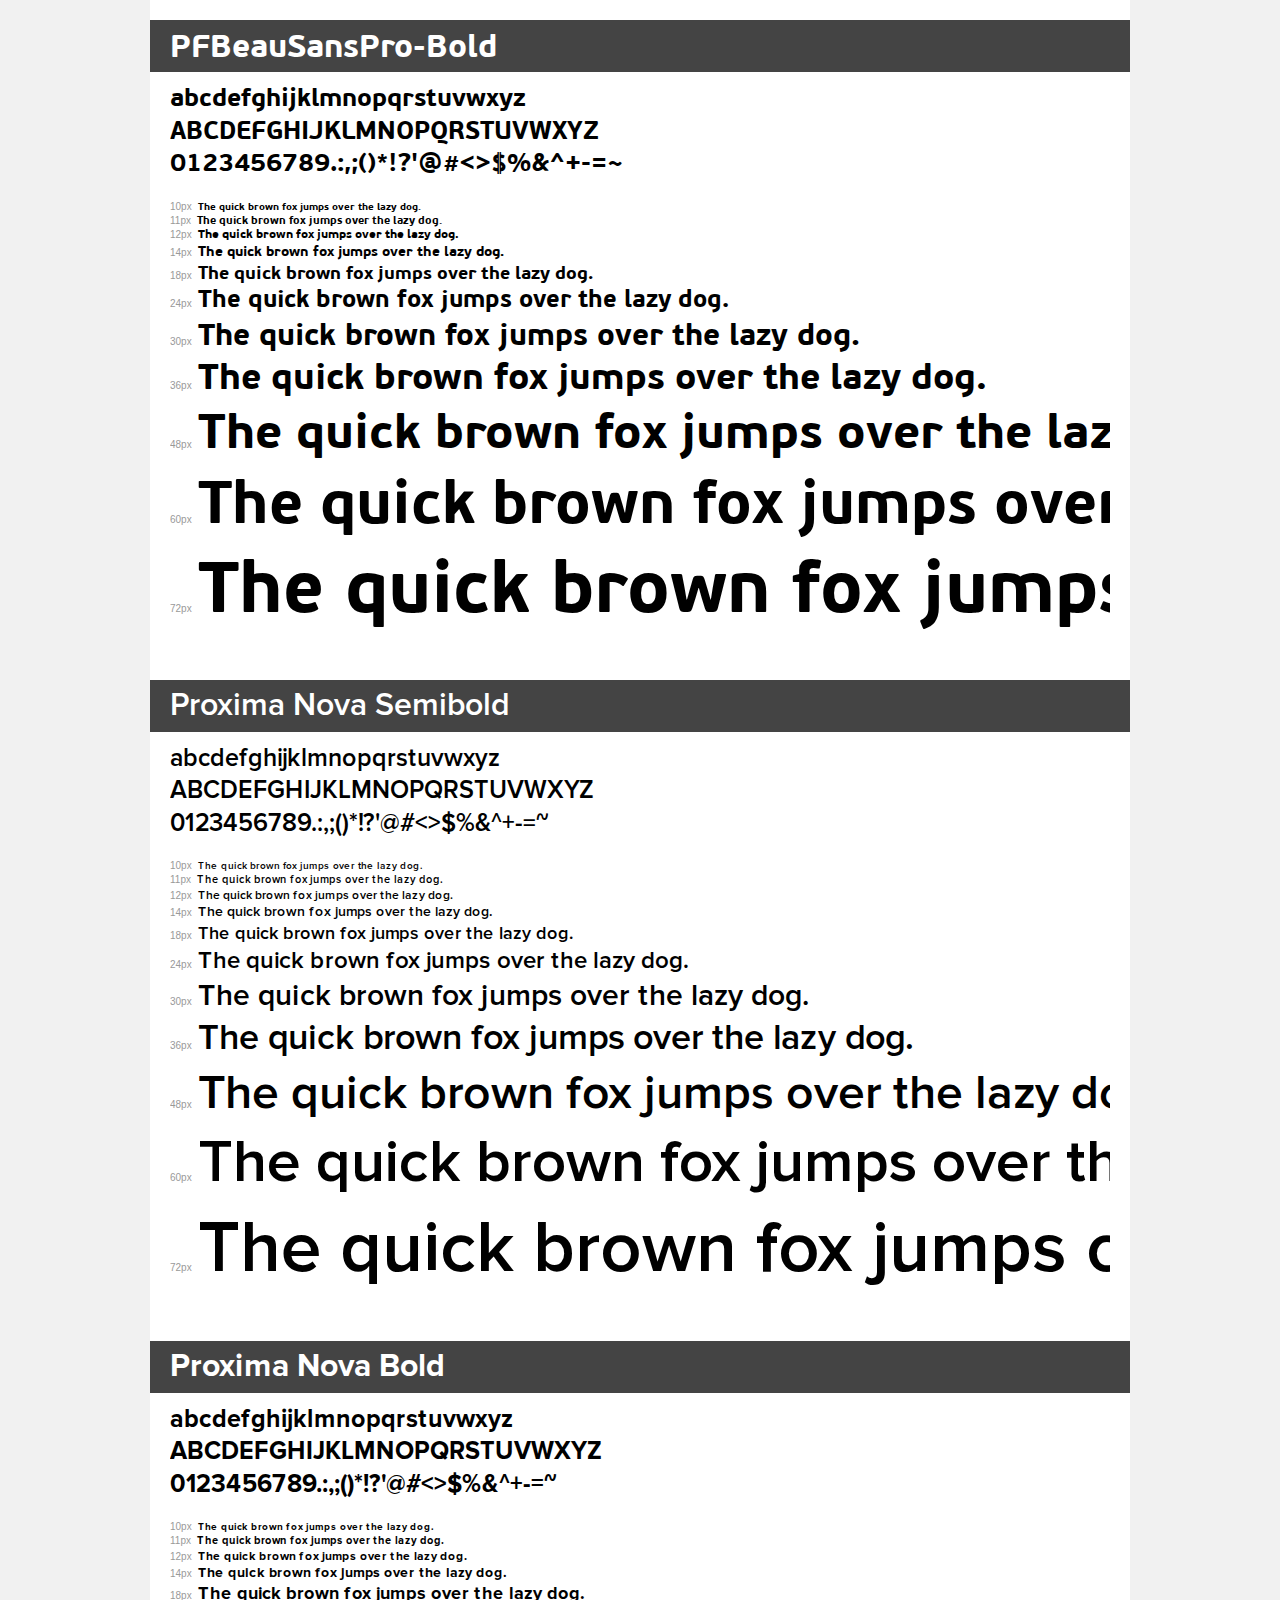
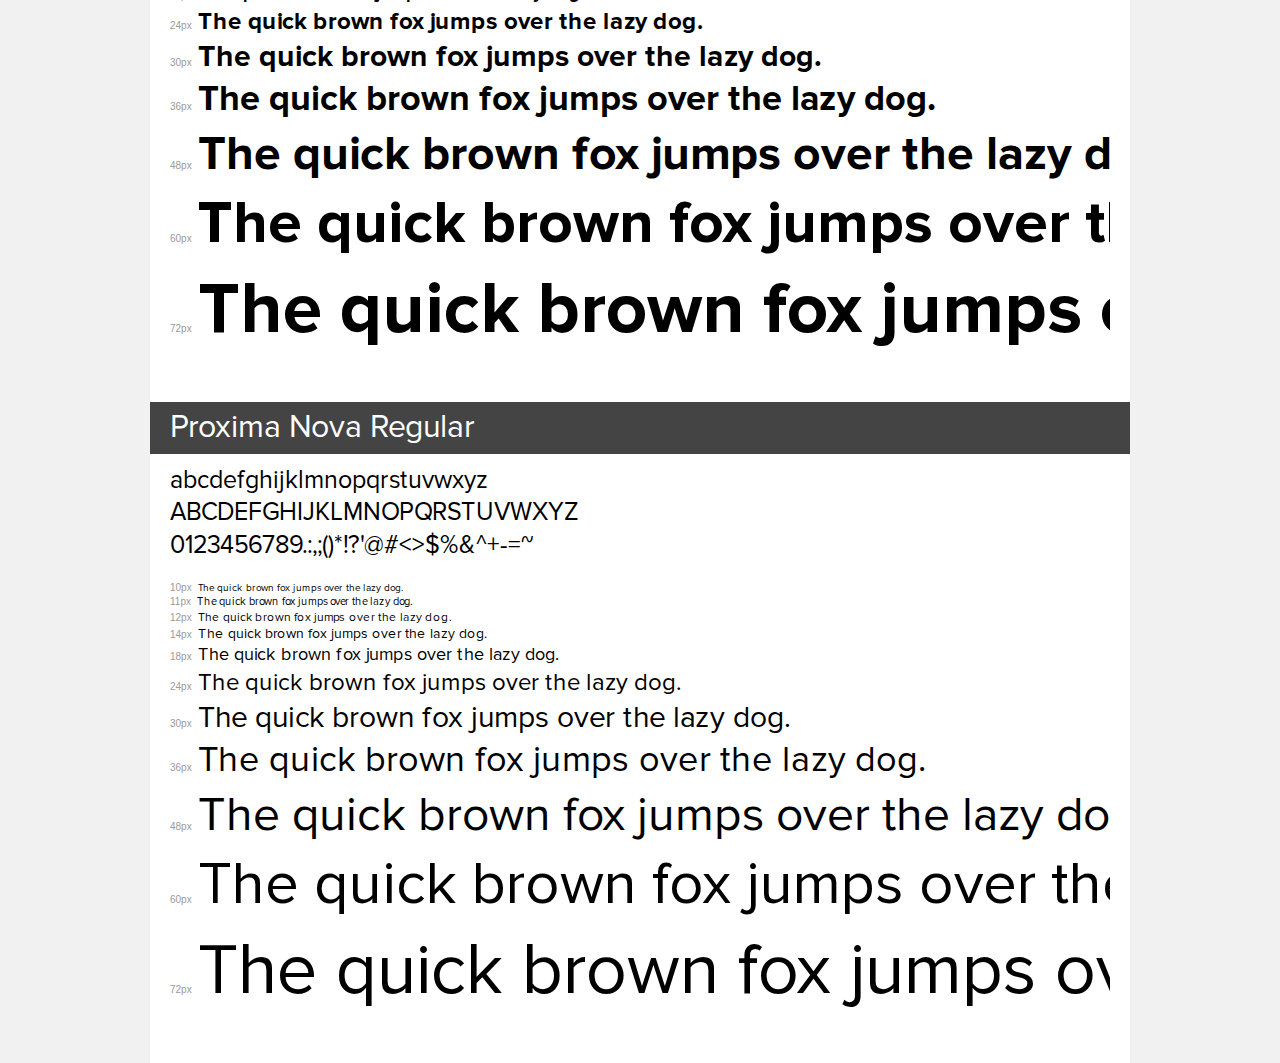
==== commit 7efb08f7: "Sec" ====
--- a/css/fonts/demo.html
+++ b/css/fonts/demo.html
@@ -60,7 +60,7 @@
 		}
 		.page {
 			background: #fff;
-			width: 920px;
+			width: 940px;
 			margin: 0 auto;
 			padding: 20px 20px 0 20px;
 			overflow: hidden;
@@ -79,7 +79,7 @@
 			font-size: 32px;
 			color: #fff;
 			padding: 10px 20px;
-			margin: 0 -20px 12px -20px;
+			margin: 0 -20px 10px -20px;
 		}
 		.letters {
 			font-size: 25px;
@@ -128,138 +128,33 @@
 			color: #999;
 			padding-right: 6px;
 		}
-		pre {
-			display: block;
-			position: relative;
-			padding: 9px;
-			margin: 0 0 10px;
-			font-family: Monaco, Menlo, Consolas, "Courier New", monospace;
-			font-size: 13px;
-			line-height: 1.428571429;
-			color: #333;
-			font-weight: normal !important;
-			font-style: normal !important;
-			background-color: #f5f5f5;
-			border: 1px solid #ccc;
-			overflow-x: auto;
-			border-radius: 4px;
-		}
-		pre:after {
-			display: block;
-			position: absolute;
-			right: 0;
-			top: 0;
-			content: 'Usage';
-			line-height: 1;
-			padding: 5px 8px;
-			font-size: 12px;
-			color: #767676;
-			background-color: #fff;
-			border: 1px solid #ccc;
-			border-right: none;
-			border-top: none;
-			border-radius: 0 4px 0 4px;
-			z-index: 10;
-		}
-		/* responsive */
-		@media (max-width: 959px) {
-			.page {
-				width: auto;
-				margin: 0;
-			}
-		}
 		/* fonts demo styles */
 		.demo-0 {
 			font-family: 'PF BeauSans Pro';
-			font-weight: 900;
-			font-style: italic;
+			font-weight: bold;
+			font-style: normal;
 		}
 		.demo-1 {
-			font-family: 'PF BeauSans Pro';
-			font-weight: 900;
+			font-family: 'Proxima Nova Lt';
+			font-weight: 600;
 			font-style: normal;
 		}
 		.demo-2 {
-			font-family: 'PF BeauSans Pro Bbook';
-			font-weight: 500;
+			font-family: 'Proxima Nova Rg';
+			font-weight: bold;
 			font-style: normal;
 		}
 		.demo-3 {
-			font-family: 'PF BeauSans Pro';
-			font-weight: 100;
-			font-style: italic;
-		}
-		.demo-4 {
-			font-family: 'PF BeauSans Pro';
-			font-weight: 300;
-			font-style: normal;
-		}
-		.demo-5 {
-			font-family: 'PF BeauSans Pro';
-			font-weight: bold;
-			font-style: normal;
-		}
-		.demo-6 {
-			font-family: 'PF BeauSans Pro';
-			font-weight: 600;
-			font-style: normal;
-		}
-		.demo-7 {
-			font-family: 'PF BeauSans Pro XThin';
-			font-weight: 100;
-			font-style: italic;
-		}
-		.demo-8 {
-			font-family: 'PF BeauSans Pro XThin';
-			font-weight: 100;
-			font-style: normal;
-		}
-		.demo-9 {
-			font-family: 'PF BeauSans Pro Bbook';
-			font-weight: 500;
-			font-style: italic;
-		}
-		.demo-10 {
-			font-family: 'PF BeauSans Pro';
-			font-weight: 300;
-			font-style: italic;
-		}
-		.demo-11 {
-			font-family: 'PF BeauSans Pro';
-			font-weight: 100;
-			font-style: normal;
-		}
-		.demo-12 {
-			font-family: 'PF BeauSans Pro';
+			font-family: 'Proxima Nova Rg';
 			font-weight: normal;
 			font-style: normal;
-		}
-		.demo-13 {
-			font-family: 'PF BeauSans Pro';
-			font-weight: 600;
-			font-style: italic;
-		}
-		.demo-14 {
-			font-family: 'PF BeauSans Pro';
-			font-weight: normal;
-			font-style: italic;
-		}
-		.demo-15 {
-			font-family: 'PF BeauSans Pro';
-			font-weight: bold;
-			font-style: italic;
 		}
 	</style>
 </head>
 <body>
 <div class="page">
 	<div class="demo-0">
-		<h1>PFBeauSansPro-BlackItalic</h1>
-		<pre>.your-style {
-    font-family: 'PF BeauSans Pro';
-    font-weight: 900;
-    font-style: italic;
-}</pre>
+		<h1>PFBeauSansPro-Bold</h1>
 		<div class="font-container">
 			<p class="letters">
 				abcdefghijklmnopqrstuvwxyz <br />
@@ -279,12 +174,7 @@
 		</div>
 	</div>
 	<div class="demo-1">
-		<h1>PFBeauSansPro-Black</h1>
-		<pre>.your-style {
-    font-family: 'PF BeauSans Pro';
-    font-weight: 900;
-    font-style: normal;
-}</pre>
+		<h1>Proxima Nova Semibold</h1>
 		<div class="font-container">
 			<p class="letters">
 				abcdefghijklmnopqrstuvwxyz <br />
@@ -304,12 +194,7 @@
 		</div>
 	</div>
 	<div class="demo-2">
-		<h1>PFBeauSansPro-Bbook</h1>
-		<pre>.your-style {
-    font-family: 'PF BeauSans Pro Bbook';
-    font-weight: 500;
-    font-style: normal;
-}</pre>
+		<h1>Proxima Nova Bold</h1>
 		<div class="font-container">
 			<p class="letters">
 				abcdefghijklmnopqrstuvwxyz <br />
@@ -329,312 +214,7 @@
 		</div>
 	</div>
 	<div class="demo-3">
-		<h1>PFBeauSansPro-ThinItalic</h1>
-		<pre>.your-style {
-    font-family: 'PF BeauSans Pro';
-    font-weight: 100;
-    font-style: italic;
-}</pre>
-		<div class="font-container">
-			<p class="letters">
-				abcdefghijklmnopqrstuvwxyz <br />
-				ABCDEFGHIJKLMNOPQRSTUVWXYZ <br />				0123456789.:,;()*!?'@#<>$%&^+-=~
-			</p>
-			<p class="s10" style="font-size: 10px;">The quick brown fox jumps over the lazy dog.</p>
-			<p class="s11" style="font-size: 11px;">The quick brown fox jumps over the lazy dog.</p>
-			<p class="s12" style="font-size: 12px;">The quick brown fox jumps over the lazy dog.</p>
-			<p class="s14" style="font-size: 14px;">The quick brown fox jumps over the lazy dog.</p>
-			<p class="s18" style="font-size: 18px;">The quick brown fox jumps over the lazy dog.</p>
-			<p class="s24" style="font-size: 24px;">The quick brown fox jumps over the lazy dog.</p>
-			<p class="s30" style="font-size: 30px;">The quick brown fox jumps over the lazy dog.</p>
-			<p class="s36" style="font-size: 36px;">The quick brown fox jumps over the lazy dog.</p>
-			<p class="s48" style="font-size: 48px;">The quick brown fox jumps over the lazy dog.</p>
-			<p class="s60" style="font-size: 60px;">The quick brown fox jumps over the lazy dog.</p>
-			<p class="s72" style="font-size: 72px;">The quick brown fox jumps over the lazy dog.</p>
-		</div>
-	</div>
-	<div class="demo-4">
-		<h1>PFBeauSansPro-Light</h1>
-		<pre>.your-style {
-    font-family: 'PF BeauSans Pro';
-    font-weight: 300;
-    font-style: normal;
-}</pre>
-		<div class="font-container">
-			<p class="letters">
-				abcdefghijklmnopqrstuvwxyz <br />
-				ABCDEFGHIJKLMNOPQRSTUVWXYZ <br />				0123456789.:,;()*!?'@#<>$%&^+-=~
-			</p>
-			<p class="s10" style="font-size: 10px;">The quick brown fox jumps over the lazy dog.</p>
-			<p class="s11" style="font-size: 11px;">The quick brown fox jumps over the lazy dog.</p>
-			<p class="s12" style="font-size: 12px;">The quick brown fox jumps over the lazy dog.</p>
-			<p class="s14" style="font-size: 14px;">The quick brown fox jumps over the lazy dog.</p>
-			<p class="s18" style="font-size: 18px;">The quick brown fox jumps over the lazy dog.</p>
-			<p class="s24" style="font-size: 24px;">The quick brown fox jumps over the lazy dog.</p>
-			<p class="s30" style="font-size: 30px;">The quick brown fox jumps over the lazy dog.</p>
-			<p class="s36" style="font-size: 36px;">The quick brown fox jumps over the lazy dog.</p>
-			<p class="s48" style="font-size: 48px;">The quick brown fox jumps over the lazy dog.</p>
-			<p class="s60" style="font-size: 60px;">The quick brown fox jumps over the lazy dog.</p>
-			<p class="s72" style="font-size: 72px;">The quick brown fox jumps over the lazy dog.</p>
-		</div>
-	</div>
-	<div class="demo-5">
-		<h1>PFBeauSansPro-Bold</h1>
-		<pre>.your-style {
-    font-family: 'PF BeauSans Pro';
-    font-weight: bold;
-    font-style: normal;
-}</pre>
-		<div class="font-container">
-			<p class="letters">
-				abcdefghijklmnopqrstuvwxyz <br />
-				ABCDEFGHIJKLMNOPQRSTUVWXYZ <br />				0123456789.:,;()*!?'@#<>$%&^+-=~
-			</p>
-			<p class="s10" style="font-size: 10px;">The quick brown fox jumps over the lazy dog.</p>
-			<p class="s11" style="font-size: 11px;">The quick brown fox jumps over the lazy dog.</p>
-			<p class="s12" style="font-size: 12px;">The quick brown fox jumps over the lazy dog.</p>
-			<p class="s14" style="font-size: 14px;">The quick brown fox jumps over the lazy dog.</p>
-			<p class="s18" style="font-size: 18px;">The quick brown fox jumps over the lazy dog.</p>
-			<p class="s24" style="font-size: 24px;">The quick brown fox jumps over the lazy dog.</p>
-			<p class="s30" style="font-size: 30px;">The quick brown fox jumps over the lazy dog.</p>
-			<p class="s36" style="font-size: 36px;">The quick brown fox jumps over the lazy dog.</p>
-			<p class="s48" style="font-size: 48px;">The quick brown fox jumps over the lazy dog.</p>
-			<p class="s60" style="font-size: 60px;">The quick brown fox jumps over the lazy dog.</p>
-			<p class="s72" style="font-size: 72px;">The quick brown fox jumps over the lazy dog.</p>
-		</div>
-	</div>
-	<div class="demo-6">
-		<h1>PFBeauSansPro-SemiBold</h1>
-		<pre>.your-style {
-    font-family: 'PF BeauSans Pro';
-    font-weight: 600;
-    font-style: normal;
-}</pre>
-		<div class="font-container">
-			<p class="letters">
-				abcdefghijklmnopqrstuvwxyz <br />
-				ABCDEFGHIJKLMNOPQRSTUVWXYZ <br />				0123456789.:,;()*!?'@#<>$%&^+-=~
-			</p>
-			<p class="s10" style="font-size: 10px;">The quick brown fox jumps over the lazy dog.</p>
-			<p class="s11" style="font-size: 11px;">The quick brown fox jumps over the lazy dog.</p>
-			<p class="s12" style="font-size: 12px;">The quick brown fox jumps over the lazy dog.</p>
-			<p class="s14" style="font-size: 14px;">The quick brown fox jumps over the lazy dog.</p>
-			<p class="s18" style="font-size: 18px;">The quick brown fox jumps over the lazy dog.</p>
-			<p class="s24" style="font-size: 24px;">The quick brown fox jumps over the lazy dog.</p>
-			<p class="s30" style="font-size: 30px;">The quick brown fox jumps over the lazy dog.</p>
-			<p class="s36" style="font-size: 36px;">The quick brown fox jumps over the lazy dog.</p>
-			<p class="s48" style="font-size: 48px;">The quick brown fox jumps over the lazy dog.</p>
-			<p class="s60" style="font-size: 60px;">The quick brown fox jumps over the lazy dog.</p>
-			<p class="s72" style="font-size: 72px;">The quick brown fox jumps over the lazy dog.</p>
-		</div>
-	</div>
-	<div class="demo-7">
-		<h1>PFBeauSansPro-XThinItalic</h1>
-		<pre>.your-style {
-    font-family: 'PF BeauSans Pro XThin';
-    font-weight: 100;
-    font-style: italic;
-}</pre>
-		<div class="font-container">
-			<p class="letters">
-				abcdefghijklmnopqrstuvwxyz <br />
-				ABCDEFGHIJKLMNOPQRSTUVWXYZ <br />				0123456789.:,;()*!?'@#<>$%&^+-=~
-			</p>
-			<p class="s10" style="font-size: 10px;">The quick brown fox jumps over the lazy dog.</p>
-			<p class="s11" style="font-size: 11px;">The quick brown fox jumps over the lazy dog.</p>
-			<p class="s12" style="font-size: 12px;">The quick brown fox jumps over the lazy dog.</p>
-			<p class="s14" style="font-size: 14px;">The quick brown fox jumps over the lazy dog.</p>
-			<p class="s18" style="font-size: 18px;">The quick brown fox jumps over the lazy dog.</p>
-			<p class="s24" style="font-size: 24px;">The quick brown fox jumps over the lazy dog.</p>
-			<p class="s30" style="font-size: 30px;">The quick brown fox jumps over the lazy dog.</p>
-			<p class="s36" style="font-size: 36px;">The quick brown fox jumps over the lazy dog.</p>
-			<p class="s48" style="font-size: 48px;">The quick brown fox jumps over the lazy dog.</p>
-			<p class="s60" style="font-size: 60px;">The quick brown fox jumps over the lazy dog.</p>
-			<p class="s72" style="font-size: 72px;">The quick brown fox jumps over the lazy dog.</p>
-		</div>
-	</div>
-	<div class="demo-8">
-		<h1>PFBeauSansPro-XThin</h1>
-		<pre>.your-style {
-    font-family: 'PF BeauSans Pro XThin';
-    font-weight: 100;
-    font-style: normal;
-}</pre>
-		<div class="font-container">
-			<p class="letters">
-				abcdefghijklmnopqrstuvwxyz <br />
-				ABCDEFGHIJKLMNOPQRSTUVWXYZ <br />				0123456789.:,;()*!?'@#<>$%&^+-=~
-			</p>
-			<p class="s10" style="font-size: 10px;">The quick brown fox jumps over the lazy dog.</p>
-			<p class="s11" style="font-size: 11px;">The quick brown fox jumps over the lazy dog.</p>
-			<p class="s12" style="font-size: 12px;">The quick brown fox jumps over the lazy dog.</p>
-			<p class="s14" style="font-size: 14px;">The quick brown fox jumps over the lazy dog.</p>
-			<p class="s18" style="font-size: 18px;">The quick brown fox jumps over the lazy dog.</p>
-			<p class="s24" style="font-size: 24px;">The quick brown fox jumps over the lazy dog.</p>
-			<p class="s30" style="font-size: 30px;">The quick brown fox jumps over the lazy dog.</p>
-			<p class="s36" style="font-size: 36px;">The quick brown fox jumps over the lazy dog.</p>
-			<p class="s48" style="font-size: 48px;">The quick brown fox jumps over the lazy dog.</p>
-			<p class="s60" style="font-size: 60px;">The quick brown fox jumps over the lazy dog.</p>
-			<p class="s72" style="font-size: 72px;">The quick brown fox jumps over the lazy dog.</p>
-		</div>
-	</div>
-	<div class="demo-9">
-		<h1>PFBeauSansPro-BbookItalic</h1>
-		<pre>.your-style {
-    font-family: 'PF BeauSans Pro Bbook';
-    font-weight: 500;
-    font-style: italic;
-}</pre>
-		<div class="font-container">
-			<p class="letters">
-				abcdefghijklmnopqrstuvwxyz <br />
-				ABCDEFGHIJKLMNOPQRSTUVWXYZ <br />				0123456789.:,;()*!?'@#<>$%&^+-=~
-			</p>
-			<p class="s10" style="font-size: 10px;">The quick brown fox jumps over the lazy dog.</p>
-			<p class="s11" style="font-size: 11px;">The quick brown fox jumps over the lazy dog.</p>
-			<p class="s12" style="font-size: 12px;">The quick brown fox jumps over the lazy dog.</p>
-			<p class="s14" style="font-size: 14px;">The quick brown fox jumps over the lazy dog.</p>
-			<p class="s18" style="font-size: 18px;">The quick brown fox jumps over the lazy dog.</p>
-			<p class="s24" style="font-size: 24px;">The quick brown fox jumps over the lazy dog.</p>
-			<p class="s30" style="font-size: 30px;">The quick brown fox jumps over the lazy dog.</p>
-			<p class="s36" style="font-size: 36px;">The quick brown fox jumps over the lazy dog.</p>
-			<p class="s48" style="font-size: 48px;">The quick brown fox jumps over the lazy dog.</p>
-			<p class="s60" style="font-size: 60px;">The quick brown fox jumps over the lazy dog.</p>
-			<p class="s72" style="font-size: 72px;">The quick brown fox jumps over the lazy dog.</p>
-		</div>
-	</div>
-	<div class="demo-10">
-		<h1>PFBeauSansPro-LightItalic</h1>
-		<pre>.your-style {
-    font-family: 'PF BeauSans Pro';
-    font-weight: 300;
-    font-style: italic;
-}</pre>
-		<div class="font-container">
-			<p class="letters">
-				abcdefghijklmnopqrstuvwxyz <br />
-				ABCDEFGHIJKLMNOPQRSTUVWXYZ <br />				0123456789.:,;()*!?'@#<>$%&^+-=~
-			</p>
-			<p class="s10" style="font-size: 10px;">The quick brown fox jumps over the lazy dog.</p>
-			<p class="s11" style="font-size: 11px;">The quick brown fox jumps over the lazy dog.</p>
-			<p class="s12" style="font-size: 12px;">The quick brown fox jumps over the lazy dog.</p>
-			<p class="s14" style="font-size: 14px;">The quick brown fox jumps over the lazy dog.</p>
-			<p class="s18" style="font-size: 18px;">The quick brown fox jumps over the lazy dog.</p>
-			<p class="s24" style="font-size: 24px;">The quick brown fox jumps over the lazy dog.</p>
-			<p class="s30" style="font-size: 30px;">The quick brown fox jumps over the lazy dog.</p>
-			<p class="s36" style="font-size: 36px;">The quick brown fox jumps over the lazy dog.</p>
-			<p class="s48" style="font-size: 48px;">The quick brown fox jumps over the lazy dog.</p>
-			<p class="s60" style="font-size: 60px;">The quick brown fox jumps over the lazy dog.</p>
-			<p class="s72" style="font-size: 72px;">The quick brown fox jumps over the lazy dog.</p>
-		</div>
-	</div>
-	<div class="demo-11">
-		<h1>PFBeauSansPro-Thin</h1>
-		<pre>.your-style {
-    font-family: 'PF BeauSans Pro';
-    font-weight: 100;
-    font-style: normal;
-}</pre>
-		<div class="font-container">
-			<p class="letters">
-				abcdefghijklmnopqrstuvwxyz <br />
-				ABCDEFGHIJKLMNOPQRSTUVWXYZ <br />				0123456789.:,;()*!?'@#<>$%&^+-=~
-			</p>
-			<p class="s10" style="font-size: 10px;">The quick brown fox jumps over the lazy dog.</p>
-			<p class="s11" style="font-size: 11px;">The quick brown fox jumps over the lazy dog.</p>
-			<p class="s12" style="font-size: 12px;">The quick brown fox jumps over the lazy dog.</p>
-			<p class="s14" style="font-size: 14px;">The quick brown fox jumps over the lazy dog.</p>
-			<p class="s18" style="font-size: 18px;">The quick brown fox jumps over the lazy dog.</p>
-			<p class="s24" style="font-size: 24px;">The quick brown fox jumps over the lazy dog.</p>
-			<p class="s30" style="font-size: 30px;">The quick brown fox jumps over the lazy dog.</p>
-			<p class="s36" style="font-size: 36px;">The quick brown fox jumps over the lazy dog.</p>
-			<p class="s48" style="font-size: 48px;">The quick brown fox jumps over the lazy dog.</p>
-			<p class="s60" style="font-size: 60px;">The quick brown fox jumps over the lazy dog.</p>
-			<p class="s72" style="font-size: 72px;">The quick brown fox jumps over the lazy dog.</p>
-		</div>
-	</div>
-	<div class="demo-12">
-		<h1>PFBeauSansPro-Regular</h1>
-		<pre>.your-style {
-    font-family: 'PF BeauSans Pro';
-    font-weight: normal;
-    font-style: normal;
-}</pre>
-		<div class="font-container">
-			<p class="letters">
-				abcdefghijklmnopqrstuvwxyz <br />
-				ABCDEFGHIJKLMNOPQRSTUVWXYZ <br />				0123456789.:,;()*!?'@#<>$%&^+-=~
-			</p>
-			<p class="s10" style="font-size: 10px;">The quick brown fox jumps over the lazy dog.</p>
-			<p class="s11" style="font-size: 11px;">The quick brown fox jumps over the lazy dog.</p>
-			<p class="s12" style="font-size: 12px;">The quick brown fox jumps over the lazy dog.</p>
-			<p class="s14" style="font-size: 14px;">The quick brown fox jumps over the lazy dog.</p>
-			<p class="s18" style="font-size: 18px;">The quick brown fox jumps over the lazy dog.</p>
-			<p class="s24" style="font-size: 24px;">The quick brown fox jumps over the lazy dog.</p>
-			<p class="s30" style="font-size: 30px;">The quick brown fox jumps over the lazy dog.</p>
-			<p class="s36" style="font-size: 36px;">The quick brown fox jumps over the lazy dog.</p>
-			<p class="s48" style="font-size: 48px;">The quick brown fox jumps over the lazy dog.</p>
-			<p class="s60" style="font-size: 60px;">The quick brown fox jumps over the lazy dog.</p>
-			<p class="s72" style="font-size: 72px;">The quick brown fox jumps over the lazy dog.</p>
-		</div>
-	</div>
-	<div class="demo-13">
-		<h1>PFBeauSansPro-SemiBoldItalic</h1>
-		<pre>.your-style {
-    font-family: 'PF BeauSans Pro';
-    font-weight: 600;
-    font-style: italic;
-}</pre>
-		<div class="font-container">
-			<p class="letters">
-				abcdefghijklmnopqrstuvwxyz <br />
-				ABCDEFGHIJKLMNOPQRSTUVWXYZ <br />				0123456789.:,;()*!?'@#<>$%&^+-=~
-			</p>
-			<p class="s10" style="font-size: 10px;">The quick brown fox jumps over the lazy dog.</p>
-			<p class="s11" style="font-size: 11px;">The quick brown fox jumps over the lazy dog.</p>
-			<p class="s12" style="font-size: 12px;">The quick brown fox jumps over the lazy dog.</p>
-			<p class="s14" style="font-size: 14px;">The quick brown fox jumps over the lazy dog.</p>
-			<p class="s18" style="font-size: 18px;">The quick brown fox jumps over the lazy dog.</p>
-			<p class="s24" style="font-size: 24px;">The quick brown fox jumps over the lazy dog.</p>
-			<p class="s30" style="font-size: 30px;">The quick brown fox jumps over the lazy dog.</p>
-			<p class="s36" style="font-size: 36px;">The quick brown fox jumps over the lazy dog.</p>
-			<p class="s48" style="font-size: 48px;">The quick brown fox jumps over the lazy dog.</p>
-			<p class="s60" style="font-size: 60px;">The quick brown fox jumps over the lazy dog.</p>
-			<p class="s72" style="font-size: 72px;">The quick brown fox jumps over the lazy dog.</p>
-		</div>
-	</div>
-	<div class="demo-14">
-		<h1>PFBeauSansPro-Italic</h1>
-		<pre>.your-style {
-    font-family: 'PF BeauSans Pro';
-    font-weight: normal;
-    font-style: italic;
-}</pre>
-		<div class="font-container">
-			<p class="letters">
-				abcdefghijklmnopqrstuvwxyz <br />
-				ABCDEFGHIJKLMNOPQRSTUVWXYZ <br />				0123456789.:,;()*!?'@#<>$%&^+-=~
-			</p>
-			<p class="s10" style="font-size: 10px;">The quick brown fox jumps over the lazy dog.</p>
-			<p class="s11" style="font-size: 11px;">The quick brown fox jumps over the lazy dog.</p>
-			<p class="s12" style="font-size: 12px;">The quick brown fox jumps over the lazy dog.</p>
-			<p class="s14" style="font-size: 14px;">The quick brown fox jumps over the lazy dog.</p>
-			<p class="s18" style="font-size: 18px;">The quick brown fox jumps over the lazy dog.</p>
-			<p class="s24" style="font-size: 24px;">The quick brown fox jumps over the lazy dog.</p>
-			<p class="s30" style="font-size: 30px;">The quick brown fox jumps over the lazy dog.</p>
-			<p class="s36" style="font-size: 36px;">The quick brown fox jumps over the lazy dog.</p>
-			<p class="s48" style="font-size: 48px;">The quick brown fox jumps over the lazy dog.</p>
-			<p class="s60" style="font-size: 60px;">The quick brown fox jumps over the lazy dog.</p>
-			<p class="s72" style="font-size: 72px;">The quick brown fox jumps over the lazy dog.</p>
-		</div>
-	</div>
-	<div class="demo-15">
-		<h1>PFBeauSansPro-BoldItalic</h1>
-		<pre>.your-style {
-    font-family: 'PF BeauSans Pro';
-    font-weight: bold;
-    font-style: italic;
-}</pre>
+		<h1>Proxima Nova Regular</h1>
 		<div class="font-container">
 			<p class="letters">
 				abcdefghijklmnopqrstuvwxyz <br />
--- a/css/fonts/stylesheet.css
+++ b/css/fonts/stylesheet.css
@@ -1,54 +1,4 @@
-/* This stylesheet generated by Transfonter (http://transfonter.org) on December 25, 2016 8:11 AM */
-
-@font-face {
-	font-family: 'PF BeauSans Pro';
-	src: url('PFBeauSansPro-BlackItalic.eot');
-	src: url('PFBeauSansPro-BlackItalic.eot?#iefix') format('embedded-opentype'),
-		url('PFBeauSansPro-BlackItalic.woff') format('woff'),
-		url('PFBeauSansPro-BlackItalic.ttf') format('truetype');
-	font-weight: 900;
-	font-style: italic;
-}
-
-@font-face {
-	font-family: 'PF BeauSans Pro';
-	src: url('PFBeauSansPro-Black.eot');
-	src: url('PFBeauSansPro-Black.eot?#iefix') format('embedded-opentype'),
-		url('PFBeauSansPro-Black.woff') format('woff'),
-		url('PFBeauSansPro-Black.ttf') format('truetype');
-	font-weight: 900;
-	font-style: normal;
-}
-
-@font-face {
-	font-family: 'PF BeauSans Pro Bbook';
-	src: url('PFBeauSansPro-Bbook.eot');
-	src: url('PFBeauSansPro-Bbook.eot?#iefix') format('embedded-opentype'),
-		url('PFBeauSansPro-Bbook.woff') format('woff'),
-		url('PFBeauSansPro-Bbook.ttf') format('truetype');
-	font-weight: 500;
-	font-style: normal;
-}
-
-@font-face {
-	font-family: 'PF BeauSans Pro';
-	src: url('PFBeauSansPro-ThinItalic.eot');
-	src: url('PFBeauSansPro-ThinItalic.eot?#iefix') format('embedded-opentype'),
-		url('PFBeauSansPro-ThinItalic.woff') format('woff'),
-		url('PFBeauSansPro-ThinItalic.ttf') format('truetype');
-	font-weight: 100;
-	font-style: italic;
-}
-
-@font-face {
-	font-family: 'PF BeauSans Pro';
-	src: url('PFBeauSansPro-Light.eot');
-	src: url('PFBeauSansPro-Light.eot?#iefix') format('embedded-opentype'),
-		url('PFBeauSansPro-Light.woff') format('woff'),
-		url('PFBeauSansPro-Light.ttf') format('truetype');
-	font-weight: 300;
-	font-style: normal;
-}
+/* This stylesheet generated by Transfonter (http://transfonter.org) on August 20, 2016 5:48 AM */
 
 @font-face {
 	font-family: 'PF BeauSans Pro';
@@ -61,101 +11,31 @@
 }
 
 @font-face {
-	font-family: 'PF BeauSans Pro';
-	src: url('PFBeauSansPro-SemiBold.eot');
-	src: url('PFBeauSansPro-SemiBold.eot?#iefix') format('embedded-opentype'),
-		url('PFBeauSansPro-SemiBold.woff') format('woff'),
-		url('PFBeauSansPro-SemiBold.ttf') format('truetype');
+	font-family: 'Proxima Nova Lt';
+	src: url('ProximaNova-Semibold.eot');
+	src: url('ProximaNova-Semibold.eot?#iefix') format('embedded-opentype'),
+		url('ProximaNova-Semibold.woff') format('woff'),
+		url('ProximaNova-Semibold.ttf') format('truetype');
 	font-weight: 600;
 	font-style: normal;
 }
 
 @font-face {
-	font-family: 'PF BeauSans Pro XThin';
-	src: url('PFBeauSansPro-XThinItalic.eot');
-	src: url('PFBeauSansPro-XThinItalic.eot?#iefix') format('embedded-opentype'),
-		url('PFBeauSansPro-XThinItalic.woff') format('woff'),
-		url('PFBeauSansPro-XThinItalic.ttf') format('truetype');
-	font-weight: 100;
-	font-style: italic;
-}
-
-@font-face {
-	font-family: 'PF BeauSans Pro XThin';
-	src: url('PFBeauSansPro-XThin.eot');
-	src: url('PFBeauSansPro-XThin.eot?#iefix') format('embedded-opentype'),
-		url('PFBeauSansPro-XThin.woff') format('woff'),
-		url('PFBeauSansPro-XThin.ttf') format('truetype');
-	font-weight: 100;
+	font-family: 'Proxima Nova Rg';
+	src: url('ProximaNova-Bold.eot');
+	src: url('ProximaNova-Bold.eot?#iefix') format('embedded-opentype'),
+		url('ProximaNova-Bold.woff') format('woff'),
+		url('ProximaNova-Bold.ttf') format('truetype');
+	font-weight: bold;
 	font-style: normal;
 }
 
 @font-face {
-	font-family: 'PF BeauSans Pro Bbook';
-	src: url('PFBeauSansPro-BbookItalic.eot');
-	src: url('PFBeauSansPro-BbookItalic.eot?#iefix') format('embedded-opentype'),
-		url('PFBeauSansPro-BbookItalic.woff') format('woff'),
-		url('PFBeauSansPro-BbookItalic.ttf') format('truetype');
-	font-weight: 500;
-	font-style: italic;
-}
-
-@font-face {
-	font-family: 'PF BeauSans Pro';
-	src: url('PFBeauSansPro-LightItalic.eot');
-	src: url('PFBeauSansPro-LightItalic.eot?#iefix') format('embedded-opentype'),
-		url('PFBeauSansPro-LightItalic.woff') format('woff'),
-		url('PFBeauSansPro-LightItalic.ttf') format('truetype');
-	font-weight: 300;
-	font-style: italic;
-}
-
-@font-face {
-	font-family: 'PF BeauSans Pro';
-	src: url('PFBeauSansPro-Thin.eot');
-	src: url('PFBeauSansPro-Thin.eot?#iefix') format('embedded-opentype'),
-		url('PFBeauSansPro-Thin.woff') format('woff'),
-		url('PFBeauSansPro-Thin.ttf') format('truetype');
-	font-weight: 100;
-	font-style: normal;
-}
-
-@font-face {
-	font-family: 'PF BeauSans Pro';
-	src: url('PFBeauSansPro-Regular.eot');
-	src: url('PFBeauSansPro-Regular.eot?#iefix') format('embedded-opentype'),
-		url('PFBeauSansPro-Regular.woff') format('woff'),
-		url('PFBeauSansPro-Regular.ttf') format('truetype');
+	font-family: 'Proxima Nova Rg';
+	src: url('ProximaNova-Regular.eot');
+	src: url('ProximaNova-Regular.eot?#iefix') format('embedded-opentype'),
+		url('ProximaNova-Regular.woff') format('woff'),
+		url('ProximaNova-Regular.ttf') format('truetype');
 	font-weight: normal;
 	font-style: normal;
 }
-
-@font-face {
-	font-family: 'PF BeauSans Pro';
-	src: url('PFBeauSansPro-SemiBoldItalic.eot');
-	src: url('PFBeauSansPro-SemiBoldItalic.eot?#iefix') format('embedded-opentype'),
-		url('PFBeauSansPro-SemiBoldItalic.woff') format('woff'),
-		url('PFBeauSansPro-SemiBoldItalic.ttf') format('truetype');
-	font-weight: 600;
-	font-style: italic;
-}
-
-@font-face {
-	font-family: 'PF BeauSans Pro';
-	src: url('PFBeauSansPro-Italic.eot');
-	src: url('PFBeauSansPro-Italic.eot?#iefix') format('embedded-opentype'),
-		url('PFBeauSansPro-Italic.woff') format('woff'),
-		url('PFBeauSansPro-Italic.ttf') format('truetype');
-	font-weight: normal;
-	font-style: italic;
-}
-
-@font-face {
-	font-family: 'PF BeauSans Pro';
-	src: url('PFBeauSansPro-BoldItalic.eot');
-	src: url('PFBeauSansPro-BoldItalic.eot?#iefix') format('embedded-opentype'),
-		url('PFBeauSansPro-BoldItalic.woff') format('woff'),
-		url('PFBeauSansPro-BoldItalic.ttf') format('truetype');
-	font-weight: bold;
-	font-style: italic;
-}
